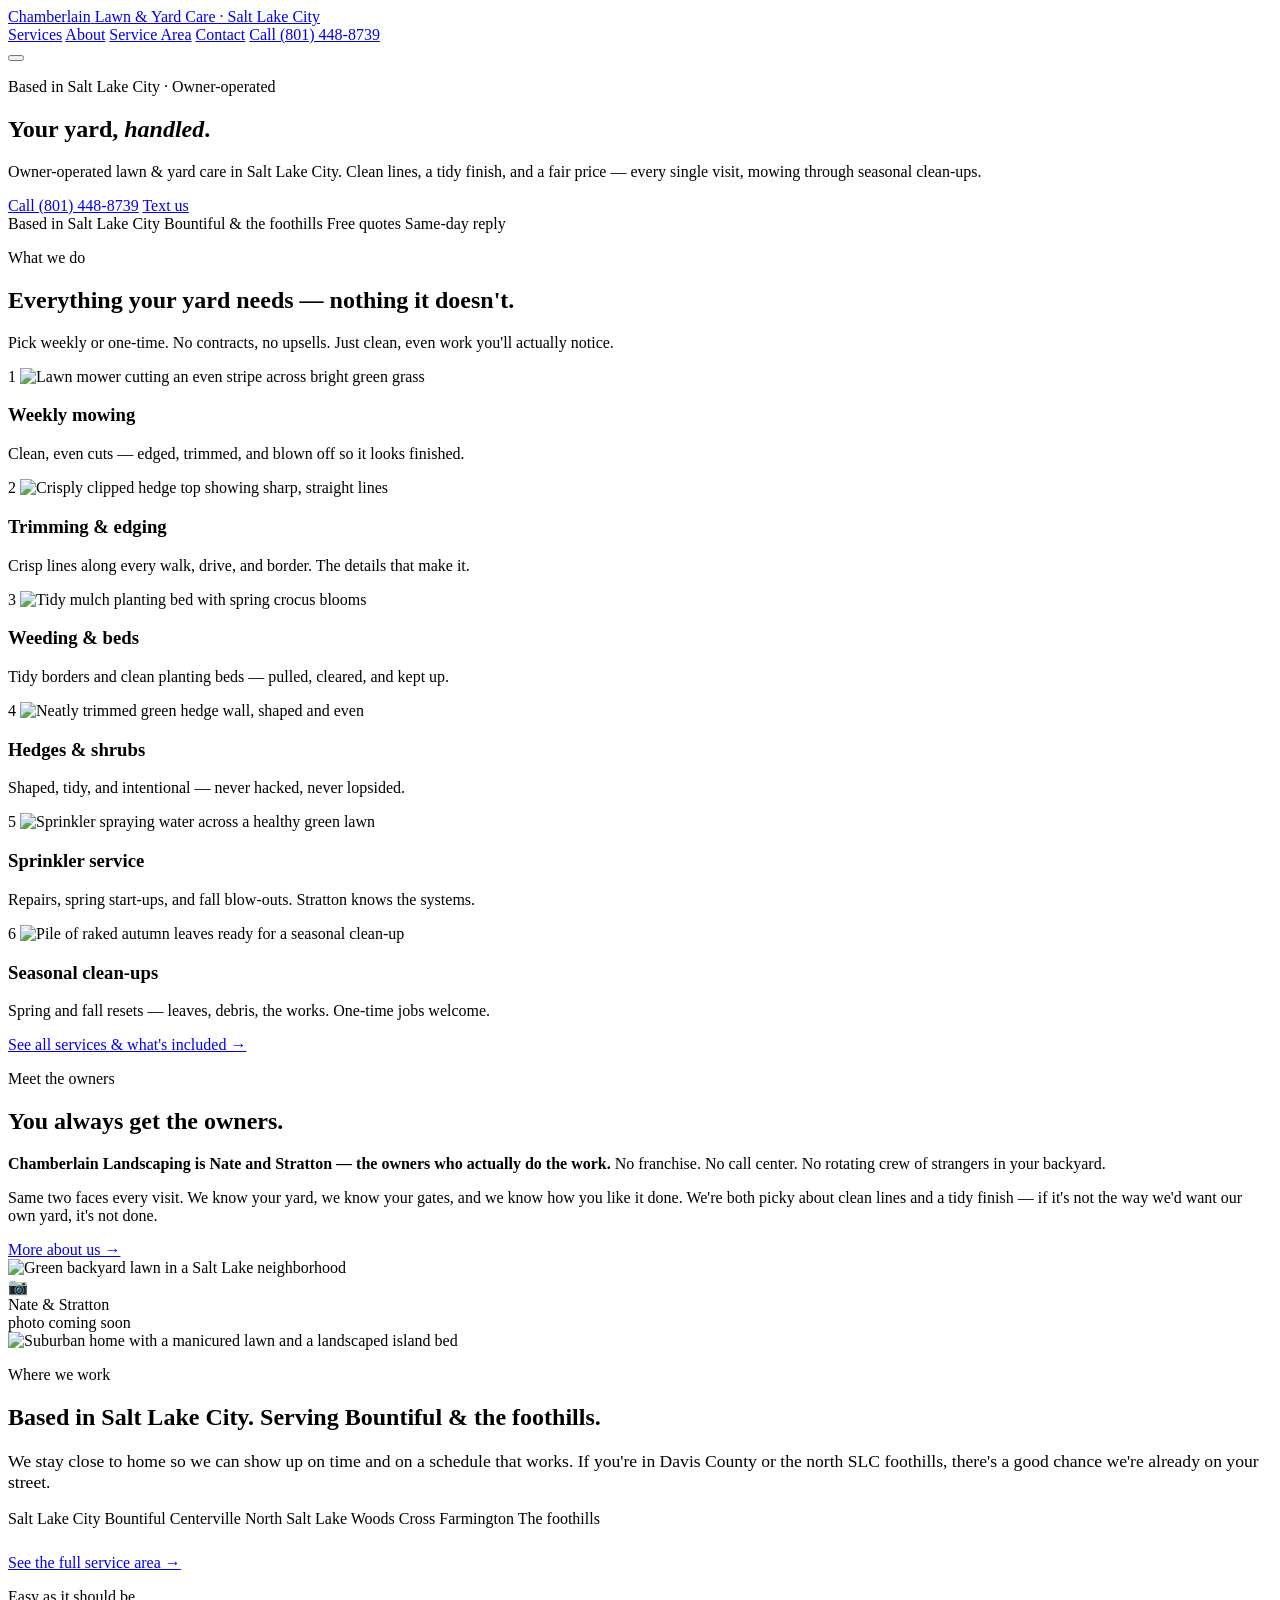
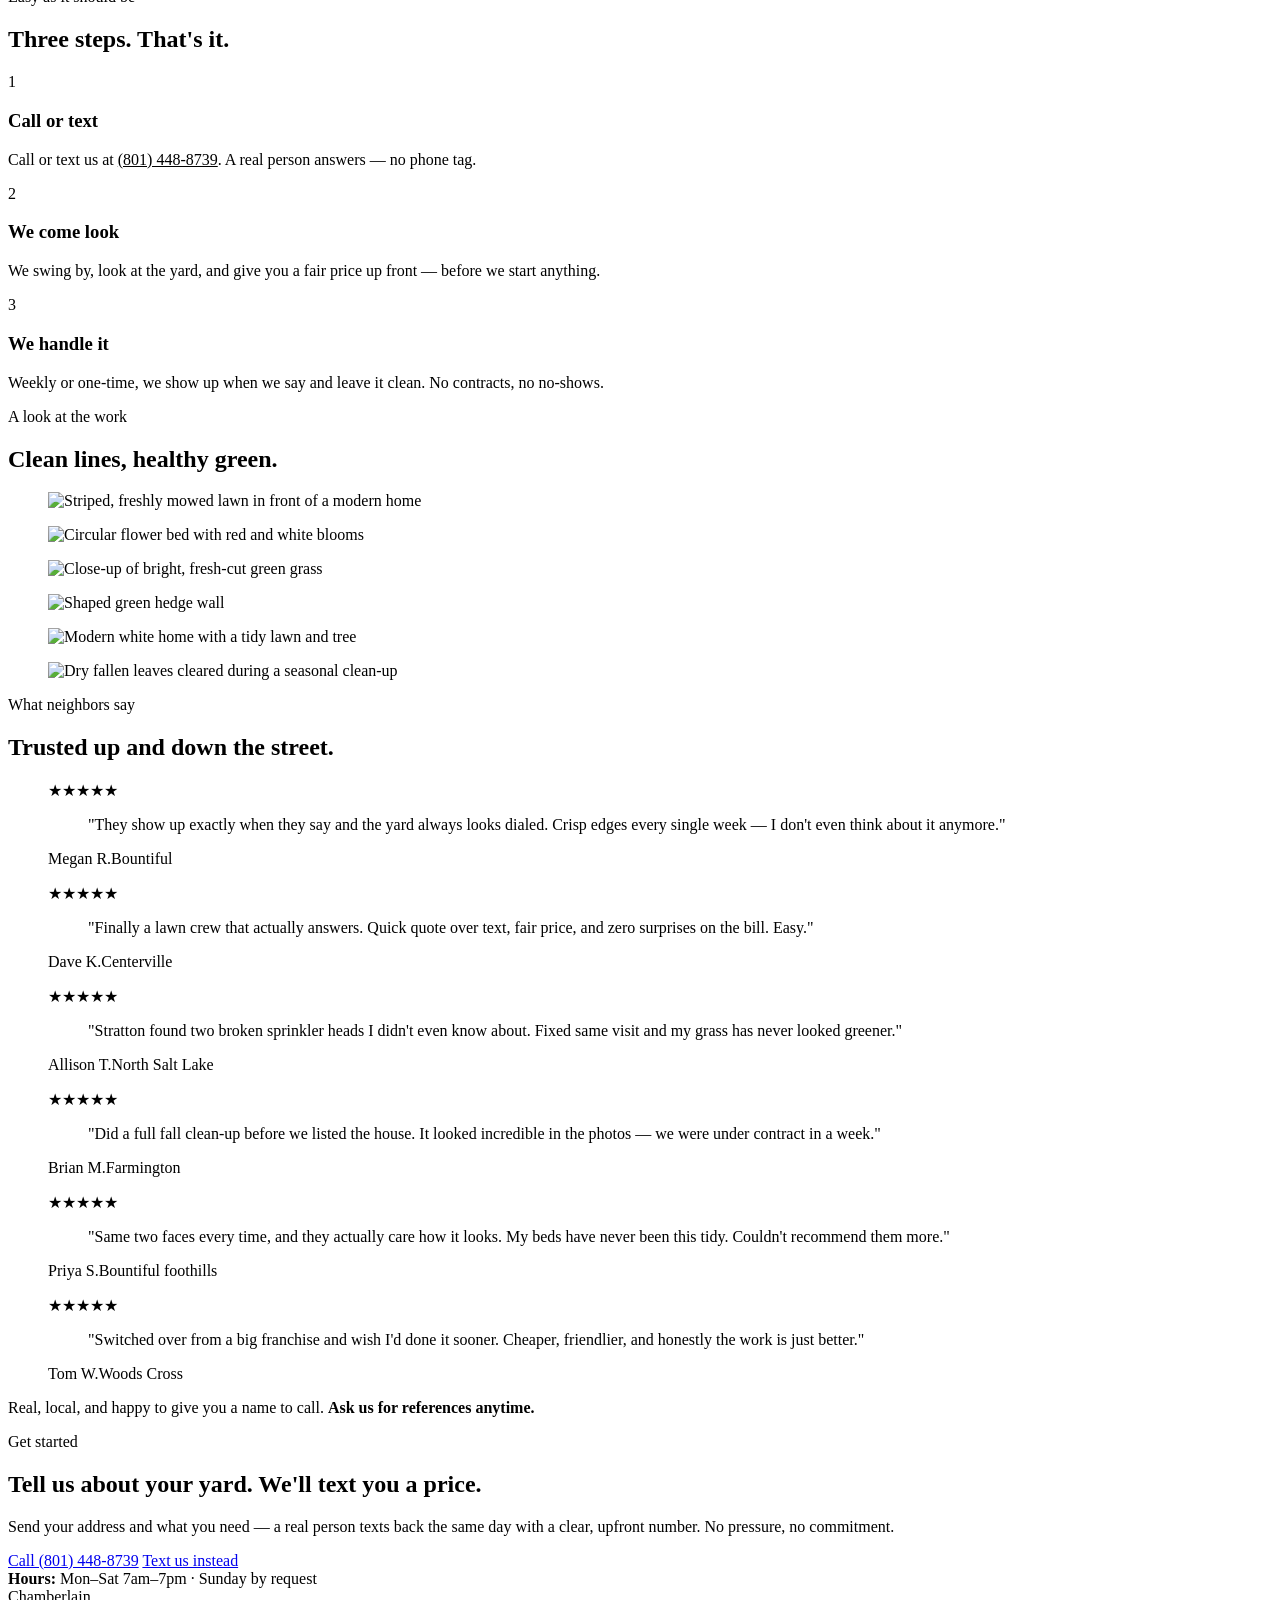
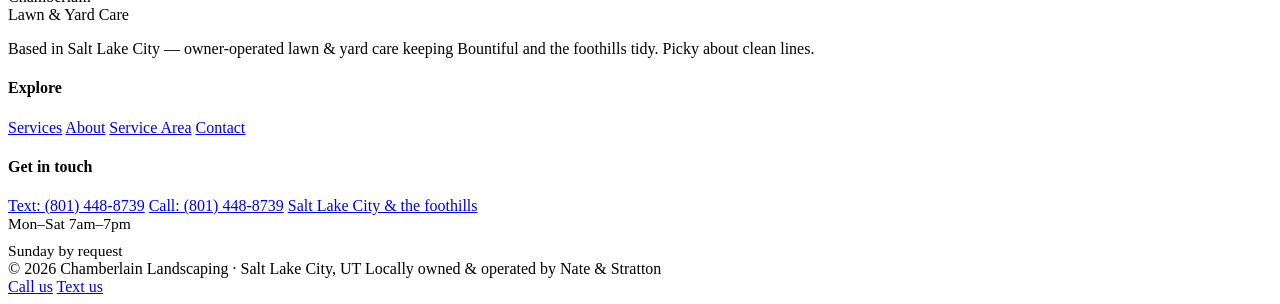
==== index.html @ a08e1e9f "Add index.html" ====
<!DOCTYPE html>
<html lang="en">
<head>
<meta charset="UTF-8" />
<meta name="viewport" content="width=device-width, initial-scale=1.0" />
<title>Chamberlain Landscaping — Lawn &amp; Yard Care · Based in Salt Lake City</title>
<meta name="description" content="Chamberlain Landscaping — owner-operated lawn &amp; yard care based in Salt Lake City, serving Bountiful and the foothills. Free quotes, no contracts, same-day text back." />
<link rel="preconnect" href="https://fonts.googleapis.com" />
<link rel="preconnect" href="https://fonts.gstatic.com" crossorigin />
<link href="https://fonts.googleapis.com/css2?family=Fraunces:ital,opsz,wght@0,9..144,400;0,9..144,500;0,9..144,600;0,9..144,700;1,9..144,400&family=Source+Sans+3:wght@400;500;600;700&display=swap" rel="stylesheet" />
<link rel="stylesheet" href="style.css" />
</head>
<body>

<!-- HEADER -->
<header>
  <div class="wrap nav">
    <a href="index.html" class="brand" aria-label="Chamberlain Landscaping home">
      <span class="mark">Chamberlain</span>
      <span class="sub">Lawn &amp; Yard Care · Salt Lake City</span>
    </a>
    <nav class="nav-links" id="navLinks">
      <a class="link" href="services.html">Services</a>
      <a class="link" href="about.html">About</a>
      <a class="link" href="service-area.html">Service Area</a>
      <a class="link" href="contact.html">Contact</a>
      <a class="btn btn-primary header-cta" href="tel:+18014488739">Call (801) 448-8739</a>
    </nav>
    <button class="menu-toggle" id="menuToggle" aria-label="Open menu" aria-expanded="false">
      <span></span><span></span><span></span>
    </button>
  </div>
</header>

<!-- HERO -->
<section class="hero">
  <div class="hero-inner">
    <p class="eyebrow">Based in Salt Lake City · Owner-operated</p>
    <h1>Your yard, <em>handled</em>.</h1>
    <p class="subline">Owner-operated lawn &amp; yard care in Salt Lake City. Clean lines, a tidy finish, and a fair price — every single visit, mowing through seasonal clean-ups.</p>
    <div class="hero-ctas">
      <a class="btn btn-primary" href="tel:+18014488739">Call (801) 448-8739</a>
      <a class="btn btn-ghost" href="sms:+18014488739">Text us</a>
    </div>
    <div class="trust-strip">
      <span>Based in Salt Lake City</span>
      <span>Bountiful &amp; the foothills</span>
      <span>Free quotes</span>
      <span>Same-day reply</span>
    </div>
  </div>
</section>

<!-- SERVICES PREVIEW -->
<section class="services pad">
  <div class="wrap">
    <div class="section-head">
      <p class="eyebrow">What we do</p>
      <h2>Everything your yard needs — nothing it doesn't.</h2>
      <p>Pick weekly or one-time. No contracts, no upsells. Just clean, even work you'll actually notice.</p>
    </div>
    <div class="svc-grid">

      <article class="svc-card">
        <div class="svc-photo">
          <span class="svc-num">1</span>
          <img src="https://images.unsplash.com/photo-1558904541-efa843a96f01?auto=format&fit=crop&w=1600&q=80" alt="Lawn mower cutting an even stripe across bright green grass" loading="lazy" />
        </div>
        <div class="svc-body">
          <h3>Weekly mowing</h3>
          <p>Clean, even cuts — edged, trimmed, and blown off so it looks finished.</p>
        </div>
      </article>

      <article class="svc-card">
        <div class="svc-photo">
          <span class="svc-num">2</span>
          <img src="https://images.unsplash.com/photo-1667140092555-b0ca51dc69d7?auto=format&fit=crop&w=1600&q=80" alt="Crisply clipped hedge top showing sharp, straight lines" loading="lazy" />
        </div>
        <div class="svc-body">
          <h3>Trimming &amp; edging</h3>
          <p>Crisp lines along every walk, drive, and border. The details that make it.</p>
        </div>
      </article>

      <article class="svc-card">
        <div class="svc-photo">
          <span class="svc-num">3</span>
          <img src="https://images.unsplash.com/photo-1651409182499-bc477e98e41c?auto=format&fit=crop&w=1600&q=80" alt="Tidy mulch planting bed with spring crocus blooms" loading="lazy" />
        </div>
        <div class="svc-body">
          <h3>Weeding &amp; beds</h3>
          <p>Tidy borders and clean planting beds — pulled, cleared, and kept up.</p>
        </div>
      </article>

      <article class="svc-card">
        <div class="svc-photo">
          <span class="svc-num">4</span>
          <img src="https://images.unsplash.com/photo-1599151893427-e09096e38d6d?auto=format&fit=crop&w=1600&q=80" alt="Neatly trimmed green hedge wall, shaped and even" loading="lazy" />
        </div>
        <div class="svc-body">
          <h3>Hedges &amp; shrubs</h3>
          <p>Shaped, tidy, and intentional — never hacked, never lopsided.</p>
        </div>
      </article>

      <article class="svc-card">
        <div class="svc-photo">
          <span class="svc-num">5</span>
          <img src="https://images.unsplash.com/photo-1622122123829-e0490a288d04?auto=format&fit=crop&w=1600&q=80" alt="Sprinkler spraying water across a healthy green lawn" loading="lazy" />
        </div>
        <div class="svc-body">
          <h3>Sprinkler service</h3>
          <p>Repairs, spring start-ups, and fall blow-outs. Stratton knows the systems.</p>
        </div>
      </article>

      <article class="svc-card">
        <div class="svc-photo">
          <span class="svc-num">6</span>
          <img src="https://images.unsplash.com/photo-1606840493062-47f440e8619c?auto=format&fit=crop&w=1600&q=80" alt="Pile of raked autumn leaves ready for a seasonal clean-up" loading="lazy" />
        </div>
        <div class="svc-body">
          <h3>Seasonal clean-ups</h3>
          <p>Spring and fall resets — leaves, debris, the works. One-time jobs welcome.</p>
        </div>
      </article>

    </div>
    <div class="center-btn"><a class="btn btn-ghost-dark" href="services.html">See all services &amp; what's included →</a></div>
  </div>
</section>

<!-- ABOUT TEASER -->
<section class="about pad">
  <div class="wrap about-grid">
    <div class="about-copy">
      <p class="eyebrow">Meet the owners</p>
      <h2>You always get the owners.</h2>
      <p><strong>Chamberlain Landscaping is Nate and Stratton — the owners who actually do the work.</strong> No franchise. No call center. No rotating crew of strangers in your backyard.</p>
      <p>Same two faces every visit. We know your yard, we know your gates, and we know how you like it done. We're both picky about clean lines and a tidy finish — if it's not the way we'd want our own yard, it's not done.</p>
      <a class="btn btn-ghost" href="about.html" style="margin-top:8px;">More about us →</a>
    </div>
    <div class="about-media">
      <div class="about-photo">
        <img src="https://images.unsplash.com/photo-1681853108586-f29b4ef5c0fb?auto=format&fit=crop&w=1600&q=80" alt="Green backyard lawn in a Salt Lake neighborhood" loading="lazy" />
      </div>
      <div class="framed">
        <div class="ph-icon" aria-hidden="true">📷</div>
        <div class="ph-title">Nate &amp; Stratton</div>
        <div class="ph-cap">photo coming soon</div>
      </div>
    </div>
  </div>
</section>

<!-- SERVICE AREA TEASER -->
<section class="area pad">
  <div class="wrap area-grid">
    <div class="area-photo">
      <img src="https://images.pexels.com/photos/209296/pexels-photo-209296.jpeg?auto=compress&cs=tinysrgb&w=1600" alt="Suburban home with a manicured lawn and a landscaped island bed" loading="lazy" />
    </div>
    <div>
      <p class="eyebrow">Where we work</p>
      <h2>Based in Salt Lake City. Serving Bountiful &amp; the foothills.</h2>
      <p style="font-size:1.1rem;">We stay close to home so we can show up on time and on a schedule that works. If you're in Davis County or the north SLC foothills, there's a good chance we're already on your street.</p>
      <div class="city-list">
        <span class="city-chip">Salt Lake City</span>
        <span class="city-chip">Bountiful</span>
        <span class="city-chip">Centerville</span>
        <span class="city-chip">North Salt Lake</span>
        <span class="city-chip">Woods Cross</span>
        <span class="city-chip">Farmington</span>
        <span class="city-chip">The foothills</span>
      </div>
      <div style="margin-top:26px;"><a class="btn btn-ghost-dark" href="service-area.html">See the full service area →</a></div>
    </div>
  </div>
</section>

<!-- HOW IT WORKS -->
<section class="how pad">
  <div class="wrap">
    <div class="section-head center">
      <p class="eyebrow">Easy as it should be</p>
      <h2>Three steps. That's it.</h2>
    </div>
    <div class="steps">
      <div class="step">
        <div class="step-no">1</div>
        <h3>Call or text</h3>
        <p>Call or text us at <a href="tel:+18014488739" style="color:var(--tan);text-decoration:underline;">(801) 448-8739</a>. A real person answers — no phone tag.</p>
      </div>
      <div class="step">
        <div class="step-no">2</div>
        <h3>We come look</h3>
        <p>We swing by, look at the yard, and give you a fair price up front — before we start anything.</p>
      </div>
      <div class="step">
        <div class="step-no">3</div>
        <h3>We handle it</h3>
        <p>Weekly or one-time, we show up when we say and leave it clean. No contracts, no no-shows.</p>
      </div>
    </div>
  </div>
</section>

<!-- GALLERY -->
<section class="gallery pad">
  <div class="wrap">
    <div class="section-head center">
      <p class="eyebrow">A look at the work</p>
      <h2>Clean lines, healthy green.</h2>
    </div>
    <div class="gal-grid">
      <figure class="wide tall"><img src="https://images.unsplash.com/photo-1590820292118-e256c3ac2676?auto=format&fit=crop&w=1600&q=80" alt="Striped, freshly mowed lawn in front of a modern home" loading="lazy" /></figure>
      <figure><img src="https://images.unsplash.com/photo-1630257334364-d1dfe34cc166?auto=format&fit=crop&w=1600&q=80" alt="Circular flower bed with red and white blooms" loading="lazy" /></figure>
      <figure><img src="https://images.unsplash.com/photo-1598216254684-161d146c29b6?auto=format&fit=crop&w=1600&q=80" alt="Close-up of bright, fresh-cut green grass" loading="lazy" /></figure>
      <figure><img src="https://images.unsplash.com/photo-1599151893427-e09096e38d6d?auto=format&fit=crop&w=1600&q=80" alt="Shaped green hedge wall" loading="lazy" /></figure>
      <figure class="wide"><img src="https://images.pexels.com/photos/1974596/pexels-photo-1974596.jpeg?auto=compress&cs=tinysrgb&w=1600" alt="Modern white home with a tidy lawn and tree" loading="lazy" /></figure>
      <figure><img src="https://images.unsplash.com/photo-1601690586711-6160688c4c2e?auto=format&fit=crop&w=1600&q=80" alt="Dry fallen leaves cleared during a seasonal clean-up" loading="lazy" /></figure>
    </div>
  </div>
</section>

<!-- REVIEWS  (PLACEHOLDER — swap for real Google reviews before/after launch) -->
<section class="bg-cream pad">
  <div class="wrap">
    <div class="section-head center">
      <p class="eyebrow">What neighbors say</p>
      <h2>Trusted up and down the street.</h2>
    </div>
    <div class="review-grid">

      <figure class="review">
        <div class="stars" aria-label="5 out of 5 stars">★★★★★</div>
        <blockquote>"They show up exactly when they say and the yard always looks dialed. Crisp edges every single week — I don't even think about it anymore."</blockquote>
        <figcaption><span class="r-name">Megan R.</span><span class="r-loc">Bountiful</span></figcaption>
      </figure>

      <figure class="review">
        <div class="stars" aria-label="5 out of 5 stars">★★★★★</div>
        <blockquote>"Finally a lawn crew that actually answers. Quick quote over text, fair price, and zero surprises on the bill. Easy."</blockquote>
        <figcaption><span class="r-name">Dave K.</span><span class="r-loc">Centerville</span></figcaption>
      </figure>

      <figure class="review">
        <div class="stars" aria-label="5 out of 5 stars">★★★★★</div>
        <blockquote>"Stratton found two broken sprinkler heads I didn't even know about. Fixed same visit and my grass has never looked greener."</blockquote>
        <figcaption><span class="r-name">Allison T.</span><span class="r-loc">North Salt Lake</span></figcaption>
      </figure>

      <figure class="review">
        <div class="stars" aria-label="5 out of 5 stars">★★★★★</div>
        <blockquote>"Did a full fall clean-up before we listed the house. It looked incredible in the photos — we were under contract in a week."</blockquote>
        <figcaption><span class="r-name">Brian M.</span><span class="r-loc">Farmington</span></figcaption>
      </figure>

      <figure class="review">
        <div class="stars" aria-label="5 out of 5 stars">★★★★★</div>
        <blockquote>"Same two faces every time, and they actually care how it looks. My beds have never been this tidy. Couldn't recommend them more."</blockquote>
        <figcaption><span class="r-name">Priya S.</span><span class="r-loc">Bountiful foothills</span></figcaption>
      </figure>

      <figure class="review">
        <div class="stars" aria-label="5 out of 5 stars">★★★★★</div>
        <blockquote>"Switched over from a big franchise and wish I'd done it sooner. Cheaper, friendlier, and honestly the work is just better."</blockquote>
        <figcaption><span class="r-name">Tom W.</span><span class="r-loc">Woods Cross</span></figcaption>
      </figure>

    </div>
    <p class="review-foot">Real, local, and happy to give you a name to call. <strong>Ask us for references anytime.</strong></p>
  </div>
</section>

<!-- FINAL CTA -->
<section class="final pad">
  <div class="wrap">
    <p class="eyebrow" style="color:var(--tan);">Get started</p>
    <h2>Tell us about your yard. We'll text you a price.</h2>
    <p>Send your address and what you need — a real person texts back the same day with a clear, upfront number. No pressure, no commitment.</p>
    <div class="cta-btns">
      <a class="btn btn-primary" href="tel:+18014488739">Call (801) 448-8739</a>
      <a class="btn btn-ghost" href="sms:+18014488739">Text us instead</a>
    </div>
    <div class="final-hours">
      <strong>Hours:</strong> Mon–Sat 7am–7pm · Sunday by request
    </div>
  </div>
</section>

<!-- FOOTER -->
<footer>
  <div class="wrap foot-grid">
    <div class="foot-brand">
      <div class="mark">Chamberlain</div>
      <div class="sub">Lawn &amp; Yard Care</div>
      <p>Based in Salt Lake City — owner-operated lawn &amp; yard care keeping Bountiful and the foothills tidy. Picky about clean lines.</p>
    </div>
    <div>
      <h4>Explore</h4>
      <a href="services.html">Services</a>
      <a href="about.html">About</a>
      <a href="service-area.html">Service Area</a>
      <a href="contact.html">Contact</a>
    </div>
    <div>
      <h4>Get in touch</h4>
      <a href="sms:+18014488739">Text: (801) 448-8739</a>
      <a href="tel:+18014488739">Call: (801) 448-8739</a>
      <a href="service-area.html">Salt Lake City &amp; the foothills</a>
      <span style="display:block;margin-bottom:9px;font-size:0.97rem;">Mon–Sat 7am–7pm</span>
      <span style="display:block;font-size:0.97rem;">Sunday by request</span>
    </div>
  </div>
  <div class="wrap foot-bottom">
    <span>© 2026 Chamberlain Landscaping · Salt Lake City, UT</span>
    <span>Locally owned &amp; operated by Nate &amp; Stratton</span>
  </div>
</footer>

<!-- MOBILE STICKY BAR -->
<div class="mobile-bar">
  <a class="btn btn-primary" href="tel:+18014488739">Call us</a>
  <a class="btn btn-ghost-dark" href="sms:+18014488739">Text us</a>
</div>

<script>
  var toggle = document.getElementById('menuToggle');
  var links = document.getElementById('navLinks');
  toggle.addEventListener('click', function(){
    var open = links.classList.toggle('open');
    toggle.classList.toggle('open', open);
    toggle.setAttribute('aria-expanded', open ? 'true' : 'false');
  });
  links.querySelectorAll('a').forEach(function(a){
    a.addEventListener('click', function(){
      links.classList.remove('open');
      toggle.classList.remove('open');
      toggle.setAttribute('aria-expanded','false');
    });
  });
</script>

</body>
</html>
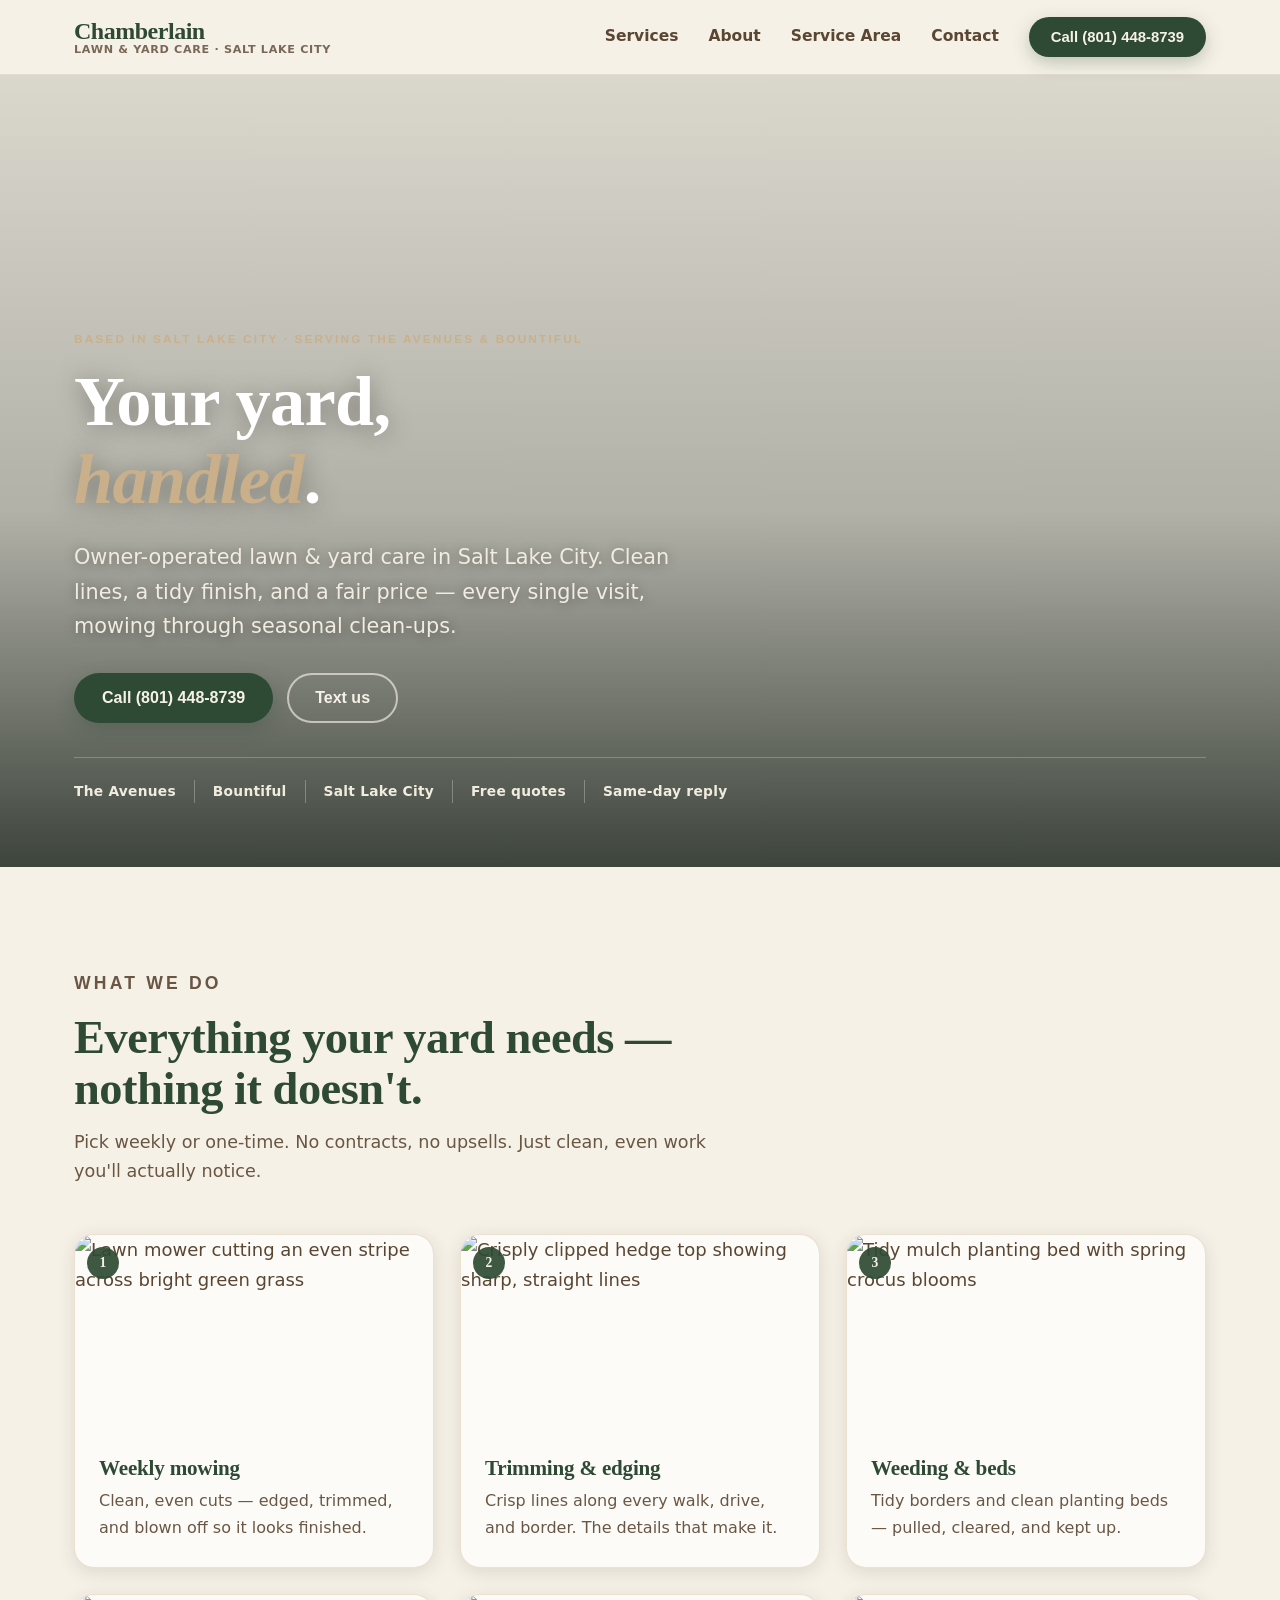
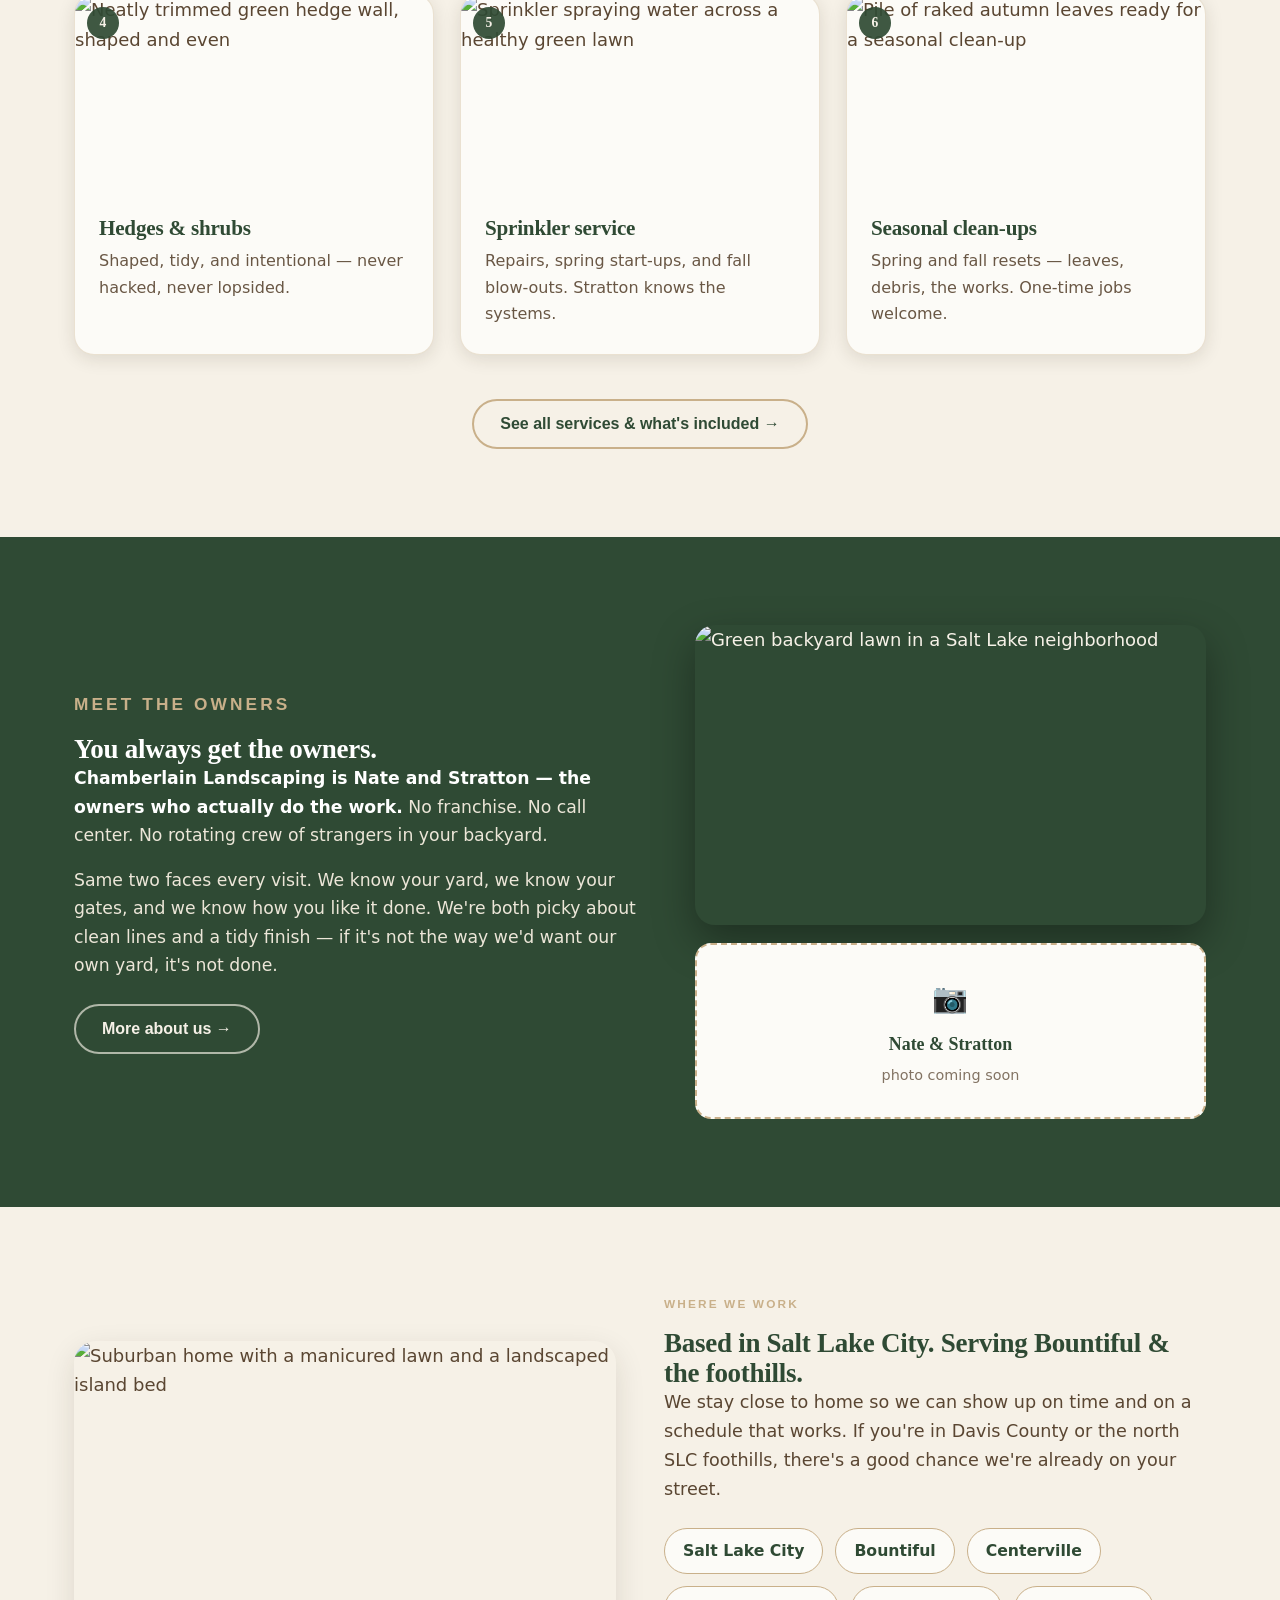
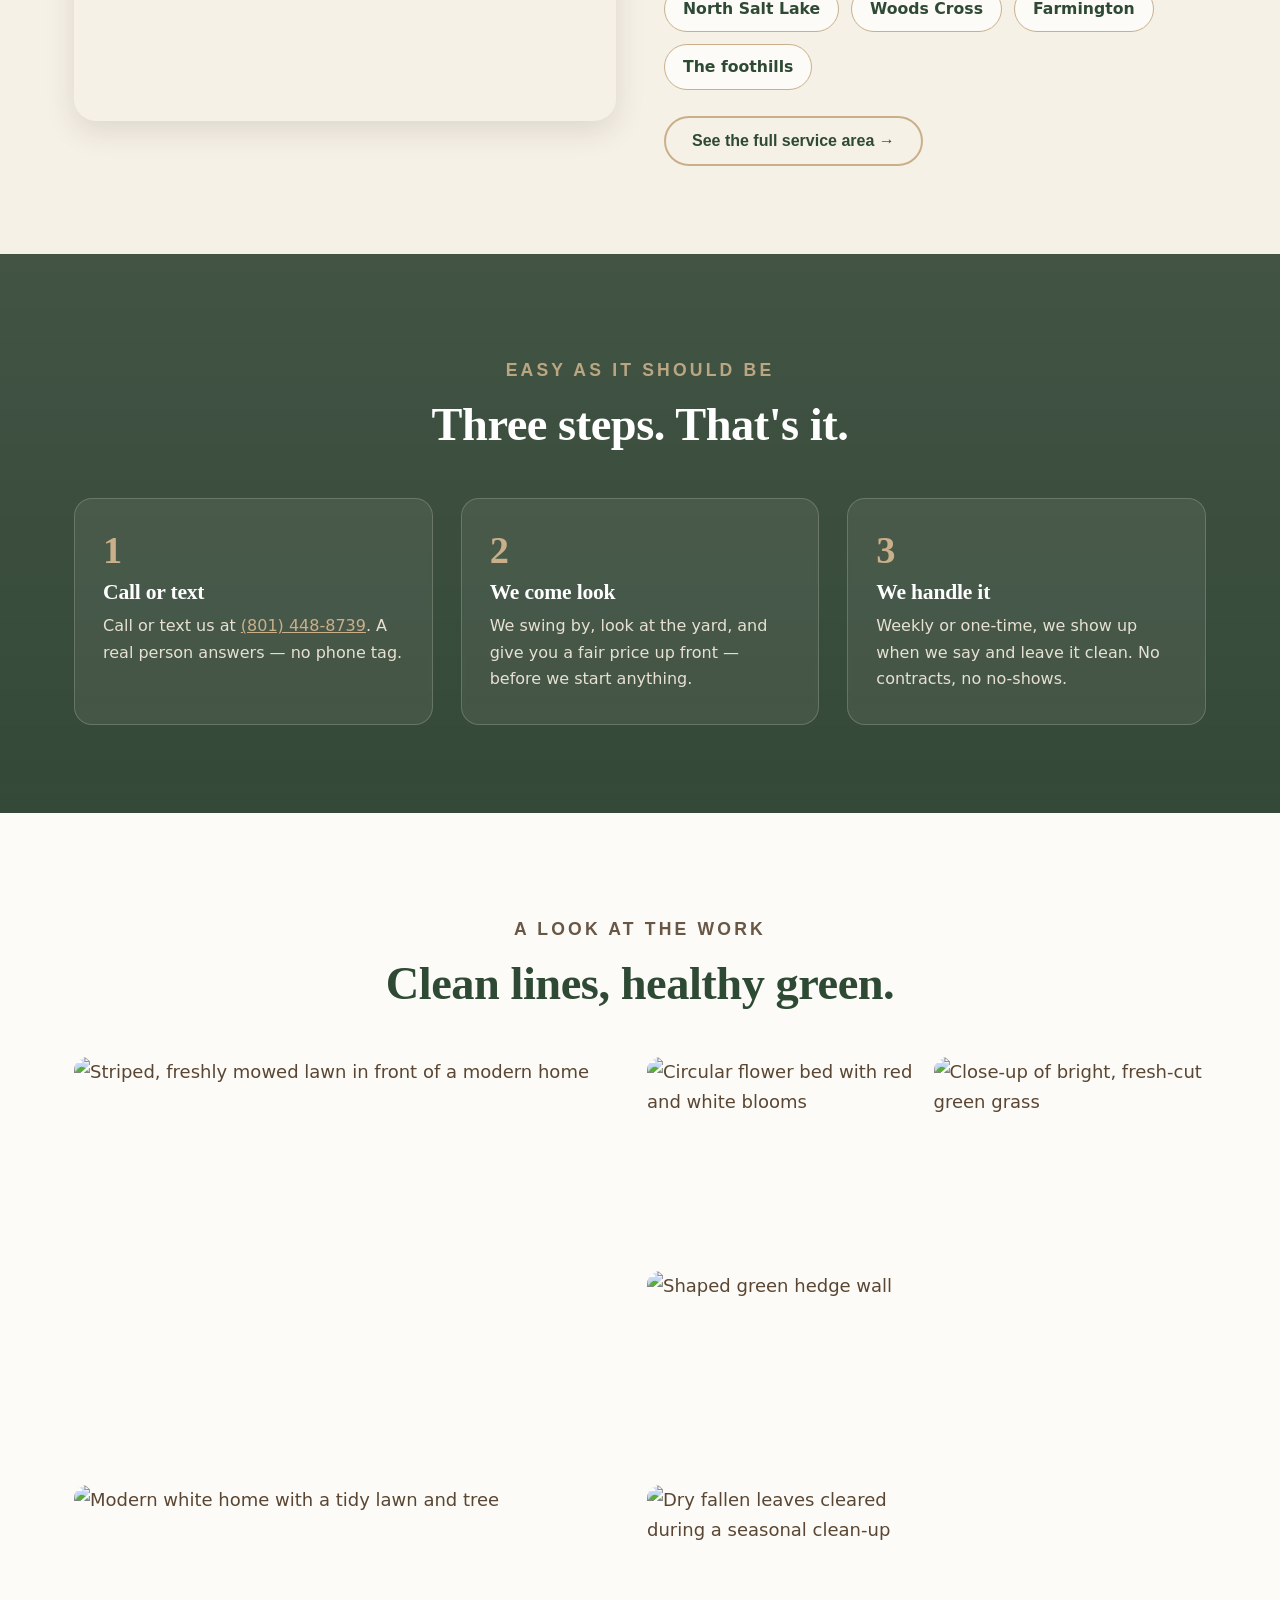
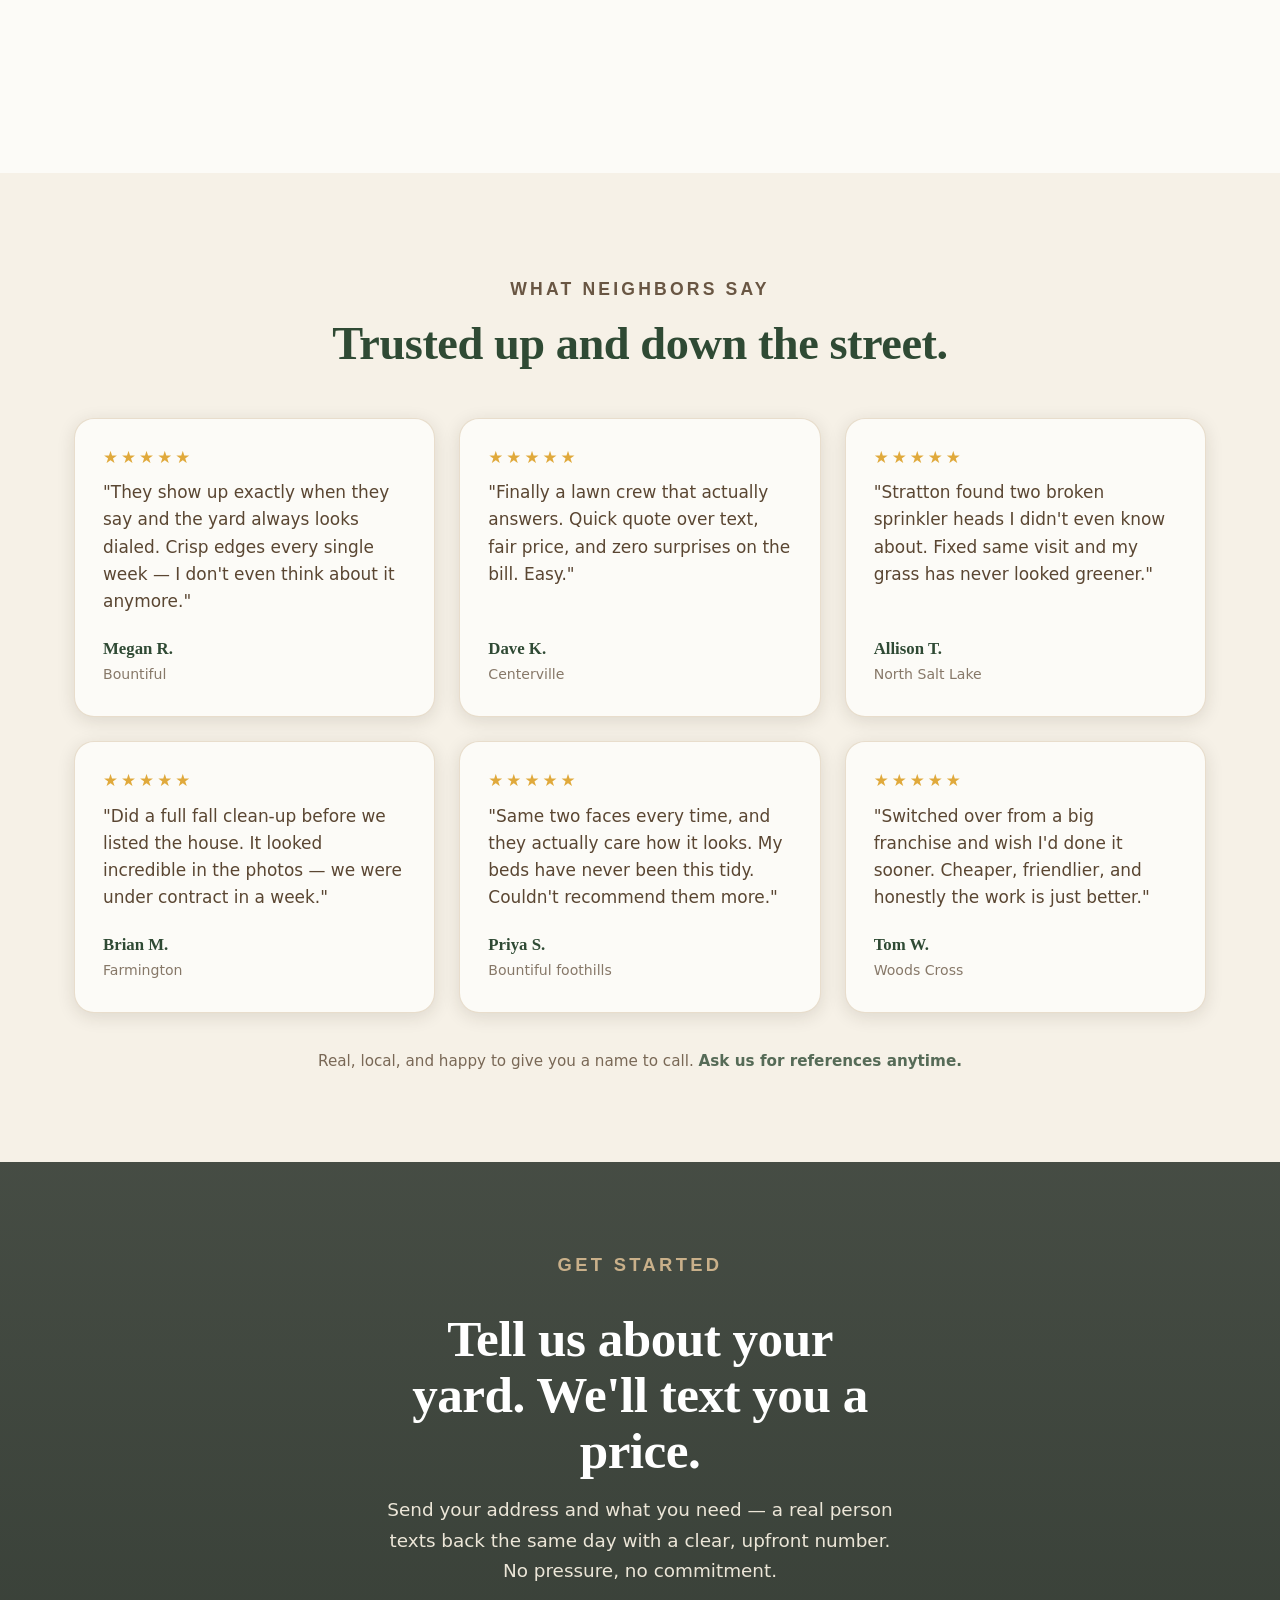
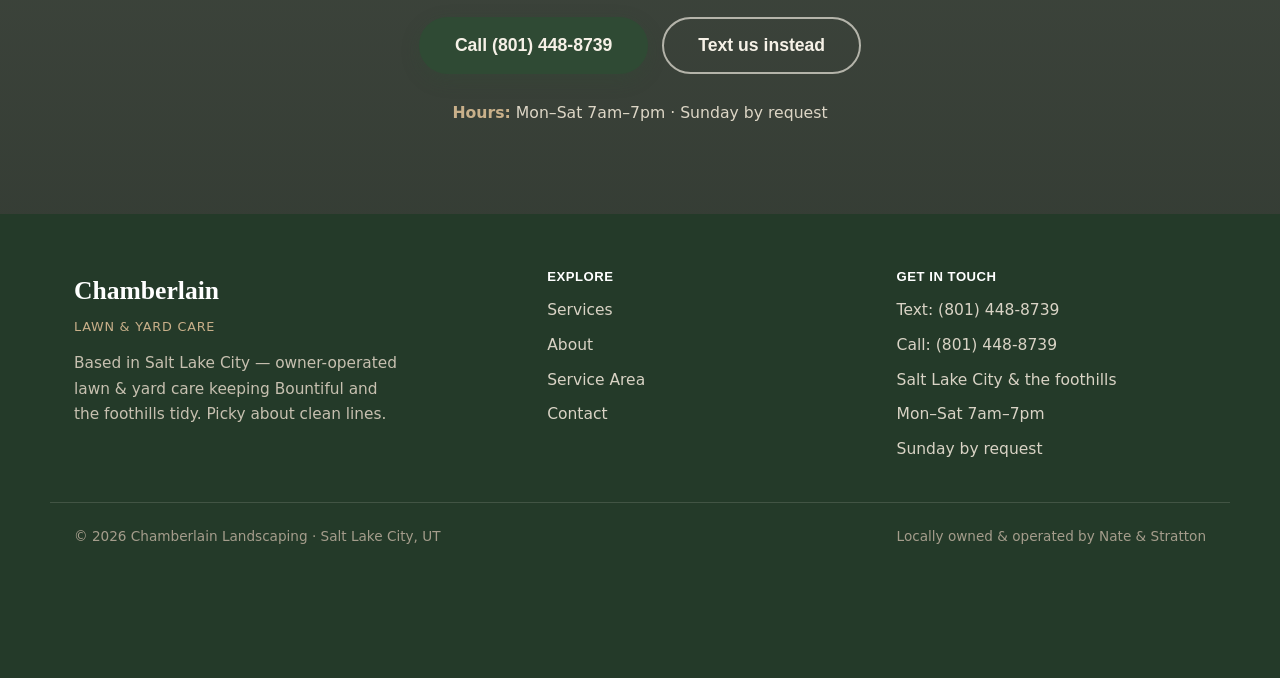
==== commit f14d987a: "Update index.html: highlight Avenues/SLC/Bountiful map + header areas" ====
--- a/index.html
+++ b/index.html
@@ -35,7 +35,7 @@
 <!-- HERO -->
 <section class="hero">
   <div class="hero-inner">
-    <p class="eyebrow">Based in Salt Lake City · Owner-operated</p>
+    <p class="eyebrow">Based in Salt Lake City · Serving the Avenues &amp; Bountiful</p>
     <h1>Your yard, <em>handled</em>.</h1>
     <p class="subline">Owner-operated lawn &amp; yard care in Salt Lake City. Clean lines, a tidy finish, and a fair price — every single visit, mowing through seasonal clean-ups.</p>
     <div class="hero-ctas">
@@ -43,8 +43,9 @@
       <a class="btn btn-ghost" href="sms:+18014488739">Text us</a>
     </div>
     <div class="trust-strip">
-      <span>Based in Salt Lake City</span>
-      <span>Bountiful &amp; the foothills</span>
+      <span>The Avenues</span>
+      <span>Bountiful</span>
+      <span>Salt Lake City</span>
       <span>Free quotes</span>
       <span>Same-day reply</span>
     </div>
--- a/style.css
+++ b/style.css
@@ -0,0 +1,339 @@
+:root{
+  --evergreen:#2F4A34;
+  --cream:#F6F1E7;
+  --tan:#C9B08A;
+  --bark:#5A4632;
+  --offwhite:#FCFBF7;
+  --evergreen-deep:#243a29;
+  --shadow:rgba(42,32,20,0.12);
+  --max:1180px;
+}
+*{box-sizing:border-box;margin:0;padding:0;}
+html{scroll-behavior:smooth;}
+body{
+  font-family:'Source Sans 3',system-ui,sans-serif;
+  color:var(--bark);
+  background:var(--cream);
+  line-height:1.65;
+  font-size:18px;
+  -webkit-font-smoothing:antialiased;
+}
+h1,h2,h3,h4{font-family:'Fraunces',Georgia,serif;color:var(--evergreen);font-weight:600;line-height:1.1;letter-spacing:-0.01em;}
+a{color:inherit;text-decoration:none;}
+img{display:block;max-width:100%;}
+.wrap{max-width:var(--max);margin:0 auto;padding:0 24px;}
+.eyebrow{
+  font-family:'Source Sans 3',sans-serif;
+  text-transform:uppercase;
+  letter-spacing:0.18em;
+  font-size:0.74rem;
+  font-weight:700;
+  color:var(--tan);
+  margin-bottom:14px;
+}
+.btn{
+  display:inline-flex;align-items:center;gap:8px;
+  font-family:'Source Sans 3',sans-serif;
+  font-weight:700;font-size:1rem;
+  padding:15px 26px;border-radius:999px;
+  cursor:pointer;border:2px solid transparent;
+  transition:transform .15s ease, box-shadow .15s ease, background .15s ease;
+  line-height:1;
+}
+.btn-primary{background:var(--evergreen);color:var(--cream);box-shadow:0 6px 18px rgba(47,74,52,0.28);}
+.btn-primary:hover{background:var(--evergreen-deep);transform:translateY(-2px);box-shadow:0 10px 24px rgba(47,74,52,0.34);}
+.btn-ghost{background:transparent;color:var(--cream);border-color:rgba(246,241,231,0.65);}
+.btn-ghost:hover{background:rgba(246,241,231,0.12);}
+.btn-ghost-dark{background:transparent;color:var(--evergreen);border-color:var(--tan);}
+.btn-ghost-dark:hover{background:rgba(201,176,138,0.18);}
+
+/* ---------- HEADER ---------- */
+header{
+  position:sticky;top:0;z-index:60;
+  background:rgba(246,241,231,0.94);
+  backdrop-filter:blur(8px);
+  border-bottom:1px solid rgba(90,70,50,0.12);
+}
+.nav{display:flex;align-items:center;justify-content:space-between;height:74px;}
+.brand{display:flex;flex-direction:column;line-height:1.05;}
+.brand .mark{font-family:'Fraunces',serif;font-weight:700;font-size:1.5rem;color:var(--evergreen);letter-spacing:-0.02em;}
+.brand .sub{font-size:0.7rem;letter-spacing:0.06em;color:var(--bark);text-transform:uppercase;font-weight:600;opacity:.8;}
+.nav-links{display:flex;align-items:center;gap:30px;}
+.nav-links a.link{font-weight:600;font-size:0.97rem;color:var(--bark);position:relative;}
+.nav-links a.link::after{content:"";position:absolute;left:0;bottom:-4px;width:0;height:2px;background:var(--tan);transition:width .2s ease;}
+.nav-links a.link:hover::after{width:100%;}
+.nav-links a.link.active{color:var(--evergreen);}
+.nav-links a.link.active::after{width:100%;}
+.header-cta{padding:11px 20px;font-size:0.93rem;}
+.menu-toggle{display:none;}
+
+/* ---------- HERO (home) ---------- */
+.hero{
+  position:relative;
+  min-height:88vh;
+  display:flex;align-items:flex-end;
+  background:
+    linear-gradient(to top, rgba(20,30,22,0.82) 0%, rgba(20,30,22,0.30) 45%, rgba(20,30,22,0.12) 100%),
+    url('https://images.unsplash.com/photo-1751050743813-03d46859896c?auto=format&fit=crop&w=1600&q=80') center 55%/cover no-repeat;
+  color:var(--cream);
+}
+.hero-inner{padding:0 24px 64px;max-width:var(--max);margin:0 auto;width:100%;}
+.hero-inner .eyebrow{color:var(--tan);}
+.hero h1{color:#fff;font-size:clamp(2.5rem,6vw,4.4rem);font-weight:600;max-width:14ch;text-shadow:0 2px 24px rgba(0,0,0,0.35);}
+.hero h1 em{font-style:italic;color:var(--tan);}
+.hero .subline{font-size:clamp(1.05rem,2vw,1.3rem);max-width:46ch;margin:22px 0 30px;color:#f1ece0;text-shadow:0 1px 12px rgba(0,0,0,0.4);}
+.hero-ctas{display:flex;gap:14px;flex-wrap:wrap;}
+.trust-strip{
+  display:flex;flex-wrap:wrap;gap:10px 0;
+  margin-top:34px;padding-top:22px;
+  border-top:1px solid rgba(246,241,231,0.25);
+}
+.trust-strip span{font-size:0.86rem;font-weight:600;color:#f1ece0;letter-spacing:0.02em;padding:0 18px;border-right:1px solid rgba(246,241,231,0.3);}
+.trust-strip span:first-child{padding-left:0;}
+.trust-strip span:last-child{border-right:none;}
+
+/* ---------- PAGE HERO (sub-pages) ---------- */
+.page-hero{
+  position:relative;
+  min-height:46vh;
+  display:flex;align-items:flex-end;
+  background-size:cover;background-position:center;
+  color:var(--cream);
+}
+.page-hero::before{content:"";position:absolute;inset:0;background:linear-gradient(to top, rgba(20,30,22,0.86) 0%, rgba(20,30,22,0.45) 65%, rgba(20,30,22,0.25) 100%);}
+.page-hero .ph-inner{position:relative;z-index:1;padding:0 24px 52px;max-width:var(--max);margin:0 auto;width:100%;}
+.page-hero .eyebrow{color:var(--tan);}
+.page-hero h1{color:#fff;font-size:clamp(2.3rem,5vw,3.7rem);text-shadow:0 2px 24px rgba(0,0,0,0.35);}
+.page-hero p{color:#eee7d9;margin-top:12px;font-size:1.12rem;max-width:50ch;text-shadow:0 1px 12px rgba(0,0,0,0.4);}
+
+/* ---------- SECTION GENERIC ---------- */
+section{position:relative;}
+.pad{padding:88px 0;}
+.section-head{max-width:640px;margin-bottom:48px;}
+.section-head.center{margin-left:auto;margin-right:auto;text-align:center;}
+.section-head h2{font-size:clamp(2rem,4vw,2.9rem);}
+.section-head p{margin-top:14px;font-size:1.1rem;color:var(--bark);opacity:.9;}
+.bg-cream{background:var(--cream);}
+.bg-off{background:var(--offwhite);}
+.center-btn{text-align:center;margin-top:44px;}
+
+/* ---------- SERVICES (cards) ---------- */
+.services{background:var(--cream);}
+.svc-grid{display:grid;grid-template-columns:repeat(3,1fr);gap:26px;}
+.svc-card{
+  background:var(--offwhite);
+  border-radius:20px;overflow:hidden;
+  box-shadow:0 4px 18px var(--shadow);
+  border:1px solid rgba(201,176,138,0.35);
+  transition:transform .18s ease, box-shadow .18s ease;
+  display:flex;flex-direction:column;
+}
+.svc-card:hover{transform:translateY(-4px);box-shadow:0 14px 30px rgba(42,32,20,0.16);}
+.svc-photo{height:200px;overflow:hidden;position:relative;}
+.svc-photo img{width:100%;height:100%;object-fit:cover;transition:transform .5s ease;}
+.svc-card:hover .svc-photo img{transform:scale(1.06);}
+.svc-num{position:absolute;top:12px;left:12px;background:rgba(47,74,52,0.92);color:var(--cream);font-family:'Fraunces',serif;font-weight:600;font-size:0.85rem;width:32px;height:32px;border-radius:50%;display:flex;align-items:center;justify-content:center;}
+.svc-body{padding:22px 24px 26px;}
+.svc-body h3{font-size:1.32rem;margin-bottom:8px;}
+.svc-body p{font-size:1rem;color:var(--bark);opacity:.9;}
+
+/* ---------- SPLIT ROWS (services detail) ---------- */
+.split{display:grid;grid-template-columns:1fr 1fr;gap:50px;align-items:center;margin-bottom:56px;}
+.split:last-child{margin-bottom:0;}
+.split.reverse .split-media{order:2;}
+.split-photo{position:relative;border-radius:20px;overflow:hidden;box-shadow:0 12px 32px var(--shadow);}
+.split-photo img{width:100%;height:360px;object-fit:cover;}
+.split-photo .svc-num{top:16px;left:16px;width:38px;height:38px;font-size:1rem;}
+.split-copy h3{font-size:1.8rem;margin-bottom:12px;}
+.split-copy>p{font-size:1.08rem;color:var(--bark);}
+.split-copy ul{margin:16px 0 0;padding:0;list-style:none;}
+.split-copy li{position:relative;padding-left:28px;margin-bottom:9px;color:var(--bark);}
+.split-copy li::before{content:"✓";position:absolute;left:0;top:0;color:var(--evergreen);font-weight:800;}
+
+/* ---------- ABOUT ---------- */
+.about{background:var(--evergreen);color:var(--cream);overflow:hidden;}
+.about .eyebrow{color:var(--tan);}
+.about h2{color:#fff;}
+.about-grid{display:grid;grid-template-columns:1.05fr 0.95fr;gap:56px;align-items:center;}
+.about-copy p{margin-bottom:16px;color:#ece6d8;font-size:1.08rem;}
+.about-copy p strong{color:#fff;}
+.about-media{display:flex;flex-direction:column;gap:18px;}
+.about-photo{border-radius:20px;overflow:hidden;box-shadow:0 16px 40px rgba(0,0,0,0.35);}
+.about-photo img{width:100%;height:300px;object-fit:cover;}
+.framed{
+  background:var(--offwhite);
+  border:2px dashed var(--tan);
+  border-radius:16px;
+  padding:30px 22px;
+  text-align:center;
+  color:var(--bark);
+}
+.framed .ph-icon{font-size:1.8rem;margin-bottom:8px;}
+.framed .ph-title{font-family:'Fraunces',serif;font-weight:600;font-size:1.12rem;color:var(--evergreen);}
+.framed .ph-cap{font-size:0.9rem;opacity:.75;margin-top:4px;}
+
+/* ---------- VALUES GRID (about) ---------- */
+.values{display:grid;grid-template-columns:repeat(2,1fr);gap:24px;}
+.value{background:var(--offwhite);border:1px solid rgba(201,176,138,0.4);border-radius:18px;padding:28px 26px;box-shadow:0 4px 18px var(--shadow);}
+.value .v-ic{font-size:1.5rem;margin-bottom:10px;}
+.value h3{font-size:1.25rem;margin-bottom:8px;}
+.value p{font-size:1rem;color:var(--bark);opacity:.9;}
+
+/* ---------- SERVICE AREA ---------- */
+.area{background:var(--cream);}
+.area-grid{display:grid;grid-template-columns:1fr 1fr;gap:48px;align-items:center;}
+.area-photo{border-radius:22px;overflow:hidden;box-shadow:0 10px 30px var(--shadow);}
+.area-photo img{width:100%;height:380px;object-fit:cover;}
+.city-list{display:flex;flex-wrap:wrap;gap:12px;margin-top:24px;}
+.city-chip{
+  background:var(--offwhite);
+  border:1px solid var(--tan);
+  color:var(--evergreen);
+  font-weight:600;font-size:0.98rem;
+  padding:9px 18px;border-radius:999px;
+}
+.map-embed{border-radius:22px;overflow:hidden;box-shadow:0 10px 30px var(--shadow);border:1px solid rgba(201,176,138,0.4);}
+.map-embed iframe{display:block;width:100%;height:400px;border:0;}
+
+/* ---------- HOW IT WORKS ---------- */
+.how{
+  background:
+    linear-gradient(rgba(36,58,41,0.86),rgba(36,58,41,0.92)),
+    url('https://images.unsplash.com/photo-1544914379-806667cd9489?auto=format&fit=crop&w=1600&q=80') center/cover fixed no-repeat;
+  color:var(--cream);
+}
+.how .section-head h2{color:#fff;}
+.how .section-head .eyebrow{color:var(--tan);}
+.steps{display:grid;grid-template-columns:repeat(3,1fr);gap:28px;}
+.step{
+  background:rgba(246,241,231,0.07);
+  border:1px solid rgba(246,241,231,0.2);
+  border-radius:18px;padding:32px 28px;
+  backdrop-filter:blur(2px);
+}
+.step .step-no{font-family:'Fraunces',serif;font-size:2.4rem;color:var(--tan);font-weight:700;line-height:1;}
+.step h3{color:#fff;font-size:1.35rem;margin:12px 0 8px;}
+.step p{color:#e7e1d3;font-size:1rem;}
+
+/* ---------- GALLERY ---------- */
+.gallery{background:var(--offwhite);}
+.gal-grid{display:grid;grid-template-columns:repeat(4,1fr);grid-auto-rows:200px;gap:14px;}
+.gal-grid figure{overflow:hidden;border-radius:14px;position:relative;}
+.gal-grid img{width:100%;height:100%;object-fit:cover;transition:transform .5s ease;}
+.gal-grid figure:hover img{transform:scale(1.07);}
+.gal-grid .tall{grid-row:span 2;}
+.gal-grid .wide{grid-column:span 2;}
+
+/* ---------- CONTACT ---------- */
+.contact-grid{display:grid;grid-template-columns:1fr 1fr;gap:28px;}
+.contact-card{background:var(--offwhite);border:1px solid rgba(201,176,138,0.4);border-radius:22px;padding:34px 32px;box-shadow:0 4px 18px var(--shadow);}
+.contact-card .v-ic{font-size:1.6rem;margin-bottom:10px;}
+.contact-card h3{font-size:1.45rem;margin-bottom:8px;}
+.contact-card p{color:var(--bark);opacity:.92;margin-bottom:14px;}
+.contact-card .big-num{font-family:'Fraunces',serif;font-size:1.7rem;color:var(--evergreen);font-weight:700;display:inline-block;margin:4px 0 16px;}
+.hours-list{list-style:none;padding:0;margin:0;}
+.hours-list li{display:flex;justify-content:space-between;padding:8px 0;border-bottom:1px solid rgba(201,176,138,0.3);font-size:1rem;}
+.hours-list li:last-child{border-bottom:none;}
+.hours-list span:last-child{font-weight:600;color:var(--evergreen);}
+
+/* ---------- REVIEWS ---------- */
+.review-grid{display:grid;grid-template-columns:repeat(3,1fr);gap:24px;}
+.review{background:var(--offwhite);border:1px solid rgba(201,176,138,0.4);border-radius:20px;padding:30px 28px;box-shadow:0 4px 18px var(--shadow);display:flex;flex-direction:column;gap:14px;margin:0;}
+.review .stars{color:#E0A93B;letter-spacing:3px;font-size:1.05rem;line-height:1;}
+.review blockquote{margin:0;font-size:1.06rem;color:var(--bark);line-height:1.6;}
+.review figcaption{margin-top:auto;display:flex;flex-direction:column;padding-top:6px;}
+.review .r-name{font-family:'Fraunces',serif;font-weight:600;color:var(--evergreen);font-size:1.05rem;}
+.review .r-loc{font-size:0.88rem;color:var(--bark);opacity:.72;}
+.review-foot{text-align:center;margin-top:36px;font-size:0.95rem;color:var(--bark);opacity:.8;}
+.review-foot strong{color:var(--evergreen);}
+@media(max-width:980px){.review-grid{grid-template-columns:1fr;}}
+
+/* ---------- FINAL CTA ---------- */
+.final{
+  background:
+    linear-gradient(rgba(20,30,22,0.78),rgba(20,30,22,0.85)),
+    url('https://images.unsplash.com/photo-1681853108586-f29b4ef5c0fb?auto=format&fit=crop&w=1600&q=80') center/cover no-repeat;
+  color:var(--cream);text-align:center;
+}
+.final h2{color:#fff;font-size:clamp(2rem,5vw,3.2rem);max-width:18ch;margin:0 auto 16px;}
+.final p{font-size:1.15rem;color:#ece6d8;max-width:44ch;margin:0 auto 30px;}
+.final .btn{font-size:1.1rem;padding:18px 34px;}
+.cta-btns{display:flex;gap:14px;justify-content:center;flex-wrap:wrap;}
+.final-hours{margin-top:26px;font-size:0.98rem;color:#ddd6c6;}
+.final-hours strong{color:var(--tan);}
+
+/* ---------- FOOTER ---------- */
+footer{background:var(--evergreen-deep);color:#d9d3c5;padding:56px 0 130px;}
+.foot-grid{display:grid;grid-template-columns:1.4fr 1fr 1fr;gap:40px;}
+.foot-brand .mark{font-family:'Fraunces',serif;font-weight:700;font-size:1.6rem;color:#fff;}
+.foot-brand .sub{font-size:0.8rem;letter-spacing:0.06em;text-transform:uppercase;color:var(--tan);margin-top:4px;}
+.foot-brand p{margin-top:14px;font-size:0.96rem;max-width:34ch;color:#c7c0b0;}
+footer h4{color:#fff;margin-bottom:14px;font-family:'Source Sans 3',sans-serif;font-weight:700;letter-spacing:0.04em;text-transform:uppercase;font-size:0.82rem;}
+footer a{color:#d9d3c5;display:block;margin-bottom:9px;font-size:0.97rem;}
+footer a:hover{color:var(--tan);}
+.foot-bottom{border-top:1px solid rgba(246,241,231,0.14);margin-top:40px;padding-top:22px;font-size:0.85rem;color:#a59d8c;display:flex;justify-content:space-between;flex-wrap:wrap;gap:10px;}
+
+/* ---------- MOBILE STICKY BAR ---------- */
+.mobile-bar{
+  display:none;
+  gap:10px;
+  position:fixed;left:0;right:0;bottom:0;z-index:80;
+  padding:12px 16px;
+  background:rgba(246,241,231,0.97);
+  backdrop-filter:blur(8px);
+  border-top:1px solid rgba(90,70,50,0.18);
+  box-shadow:0 -4px 18px rgba(42,32,20,0.12);
+}
+.mobile-bar .btn{flex:1;justify-content:center;font-size:1.02rem;padding:14px 8px;}
+
+/* ---------- RESPONSIVE ---------- */
+@media(max-width:980px){
+  .svc-grid{grid-template-columns:repeat(2,1fr);}
+  .about-grid,.area-grid,.contact-grid{grid-template-columns:1fr;gap:36px;}
+  .steps{grid-template-columns:1fr;}
+  .foot-grid{grid-template-columns:1fr 1fr;}
+  .gal-grid{grid-template-columns:repeat(2,1fr);}
+}
+@media(max-width:760px){
+  body{font-size:17px;}
+  .nav-links{
+    position:fixed;inset:74px 0 auto 0;
+    flex-direction:column;align-items:stretch;gap:0;
+    background:var(--cream);
+    border-bottom:1px solid rgba(90,70,50,0.15);
+    padding:8px 0;
+    transform:translateY(-130%);
+    transition:transform .28s ease;
+    box-shadow:0 12px 24px rgba(42,32,20,0.12);
+  }
+  .nav-links.open{transform:translateY(0);}
+  .nav-links a.link{padding:14px 24px;border-bottom:1px solid rgba(90,70,50,0.08);}
+  .nav-links a.link::after{display:none;}
+  .nav-links .header-cta{margin:12px 24px;justify-content:center;}
+  .menu-toggle{display:flex;flex-direction:column;gap:5px;background:none;border:none;cursor:pointer;padding:8px;}
+  .menu-toggle span{width:26px;height:2.5px;background:var(--evergreen);border-radius:2px;transition:.25s;}
+  .menu-toggle.open span:nth-child(1){transform:translateY(7.5px) rotate(45deg);}
+  .menu-toggle.open span:nth-child(2){opacity:0;}
+  .menu-toggle.open span:nth-child(3){transform:translateY(-7.5px) rotate(-45deg);}
+  .hero{min-height:86vh;background-attachment:scroll;}
+  .how{background-attachment:scroll;}
+  .pad{padding:64px 0;}
+  .trust-strip span{border-right:none;padding:2px 0;width:100%;}
+  .split{grid-template-columns:1fr;gap:28px;}
+  .split.reverse .split-media{order:0;}
+  .split-photo img{height:260px;}
+  .values{grid-template-columns:1fr;}
+  .mobile-bar{display:flex;}
+  footer{padding-bottom:96px;}
+  .gal-grid{grid-auto-rows:160px;}
+}
+@media(max-width:420px){
+  .wrap{padding:0 18px;}
+  .hero-inner{padding:0 18px 56px;}
+  .svc-grid{grid-template-columns:1fr;}
+  .foot-grid{grid-template-columns:1fr;}
+  .hero-ctas .btn{width:100%;justify-content:center;}
+  .gal-grid{grid-template-columns:1fr;grid-auto-rows:200px;}
+  .gal-grid .wide{grid-column:span 1;}
+  .gal-grid .tall{grid-row:span 1;}
+}
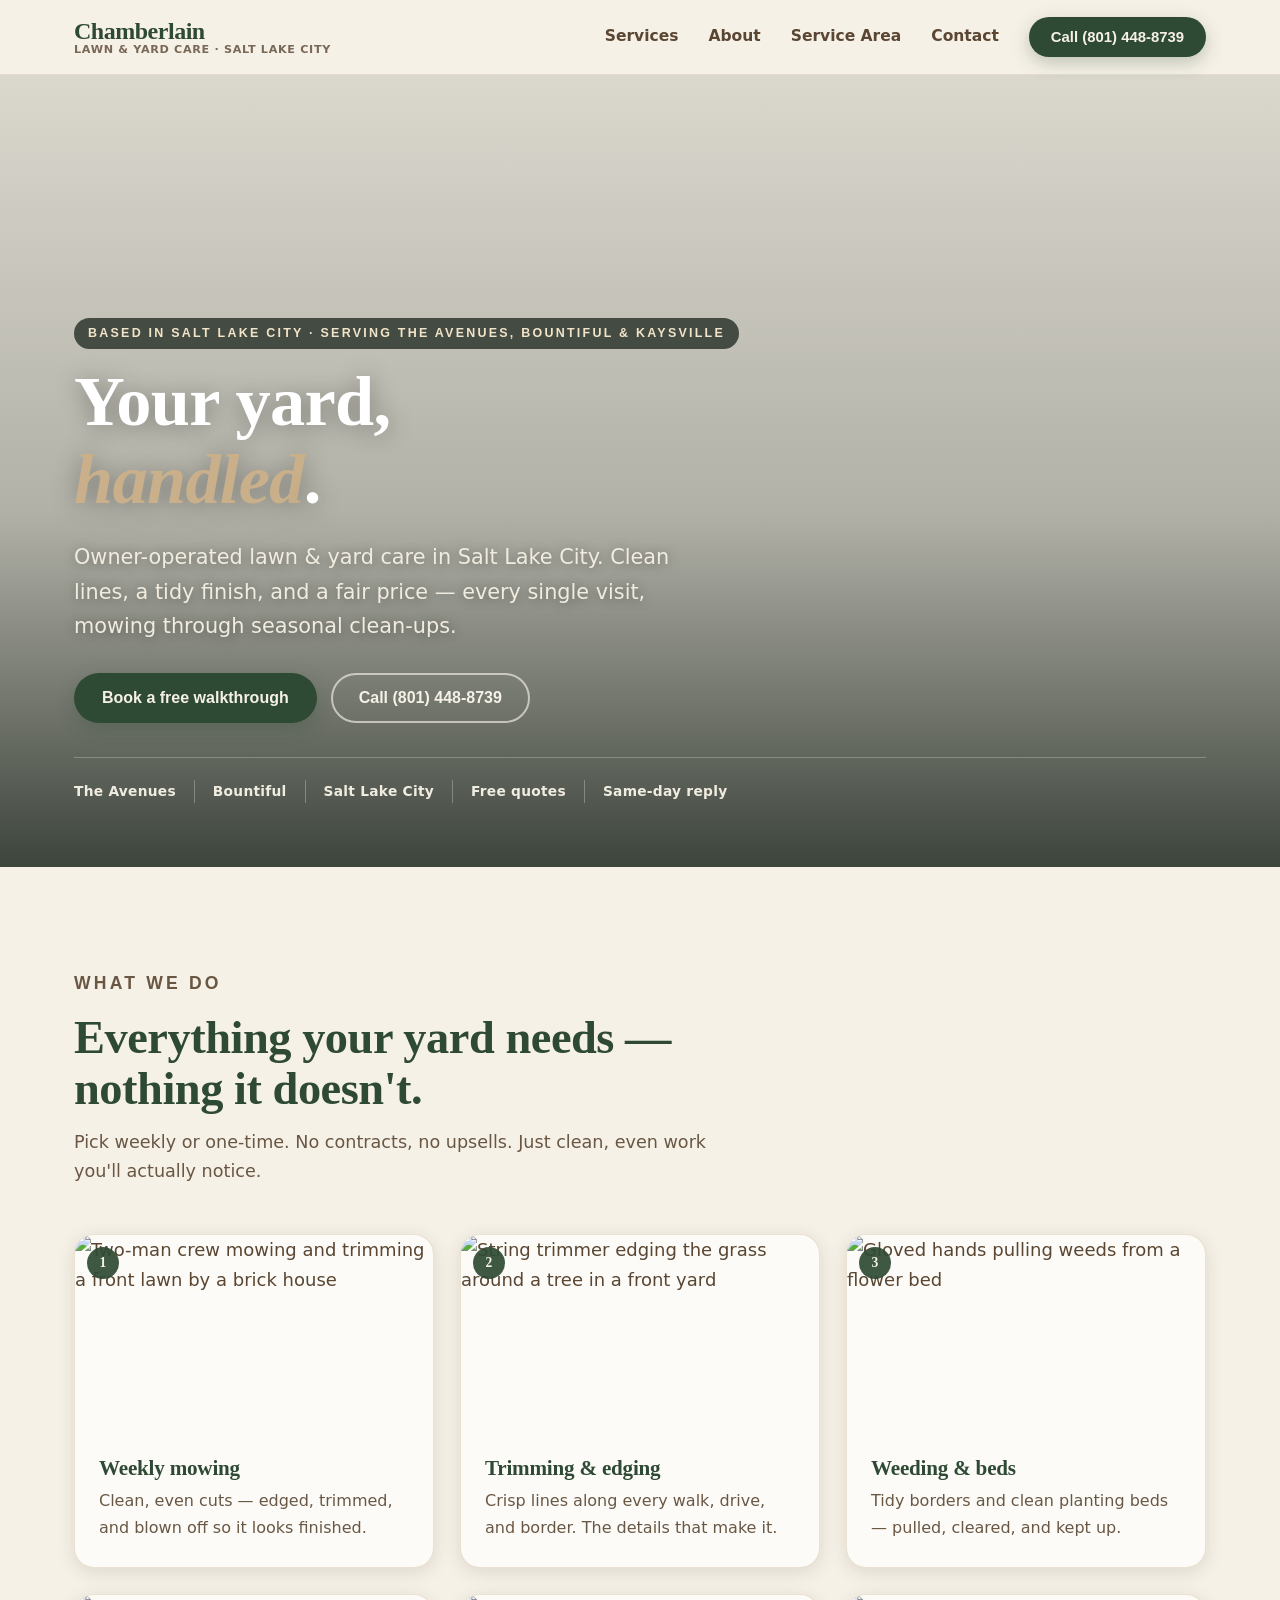
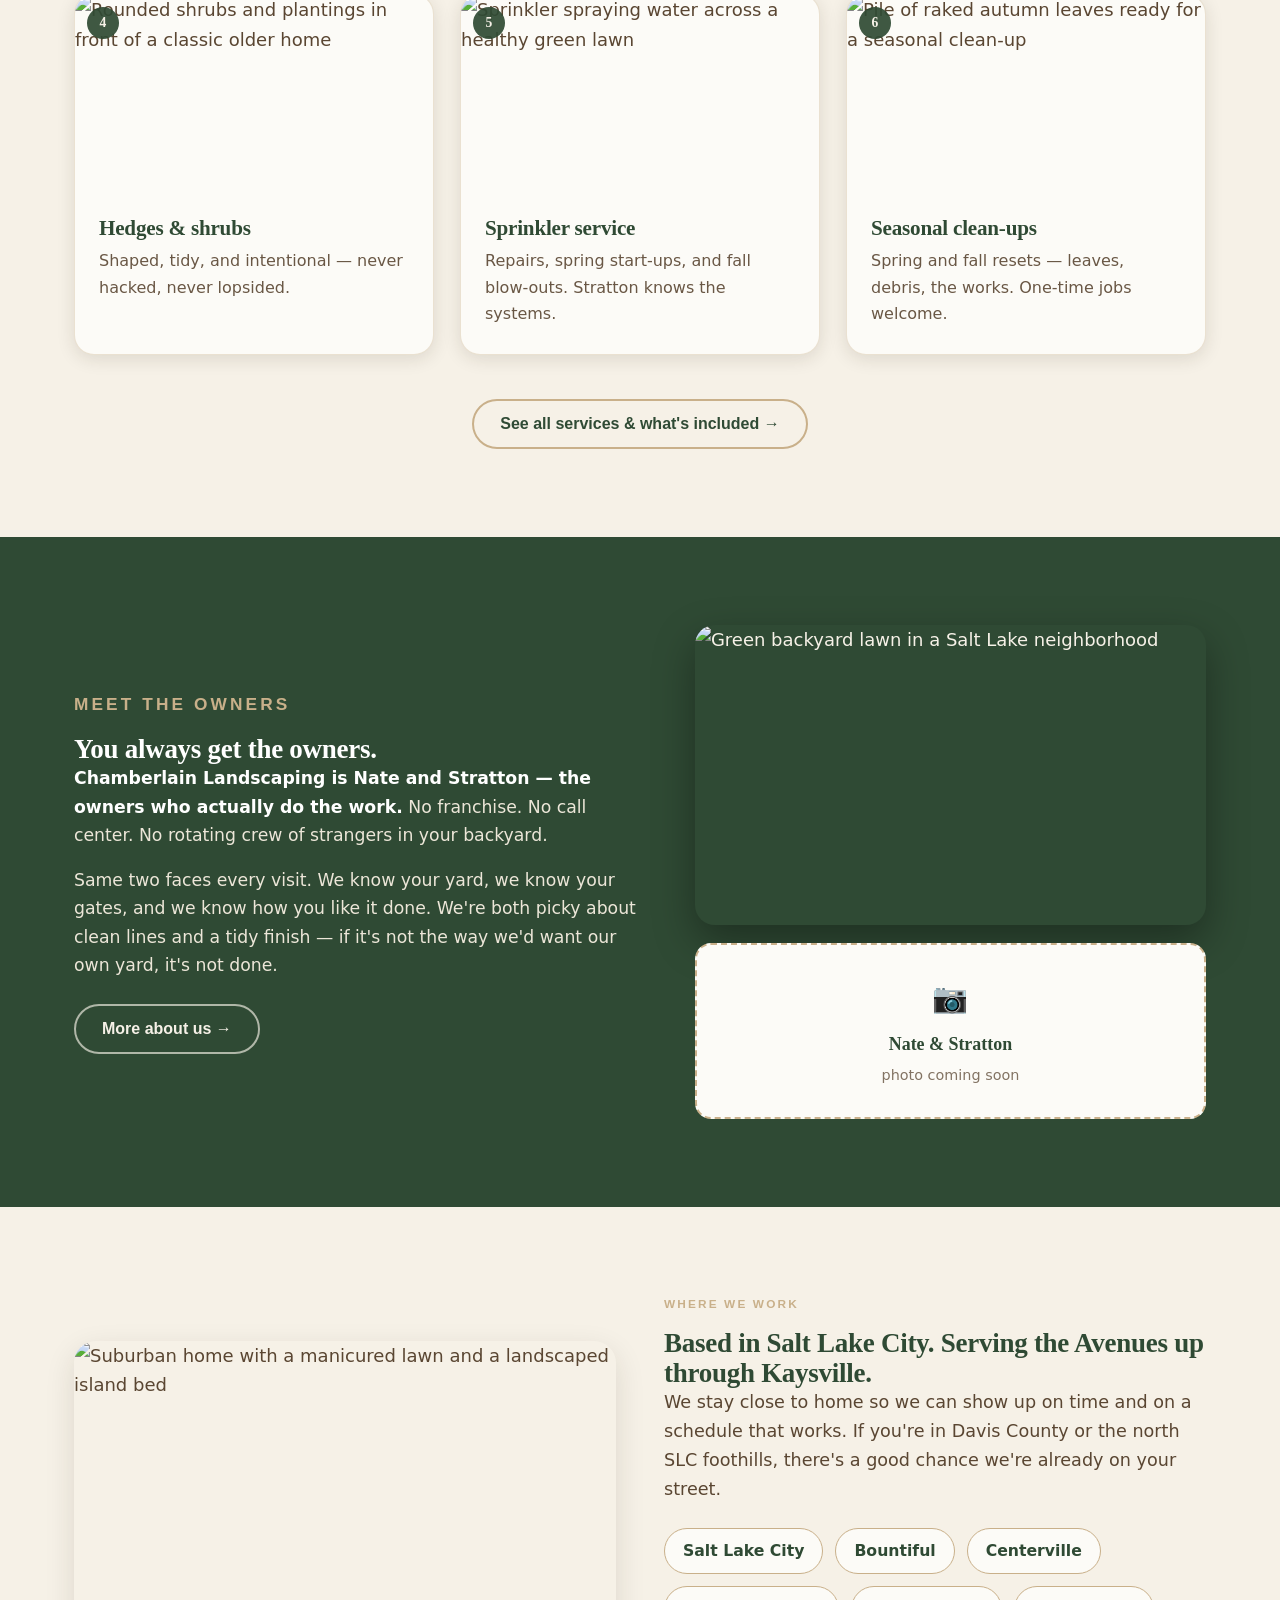
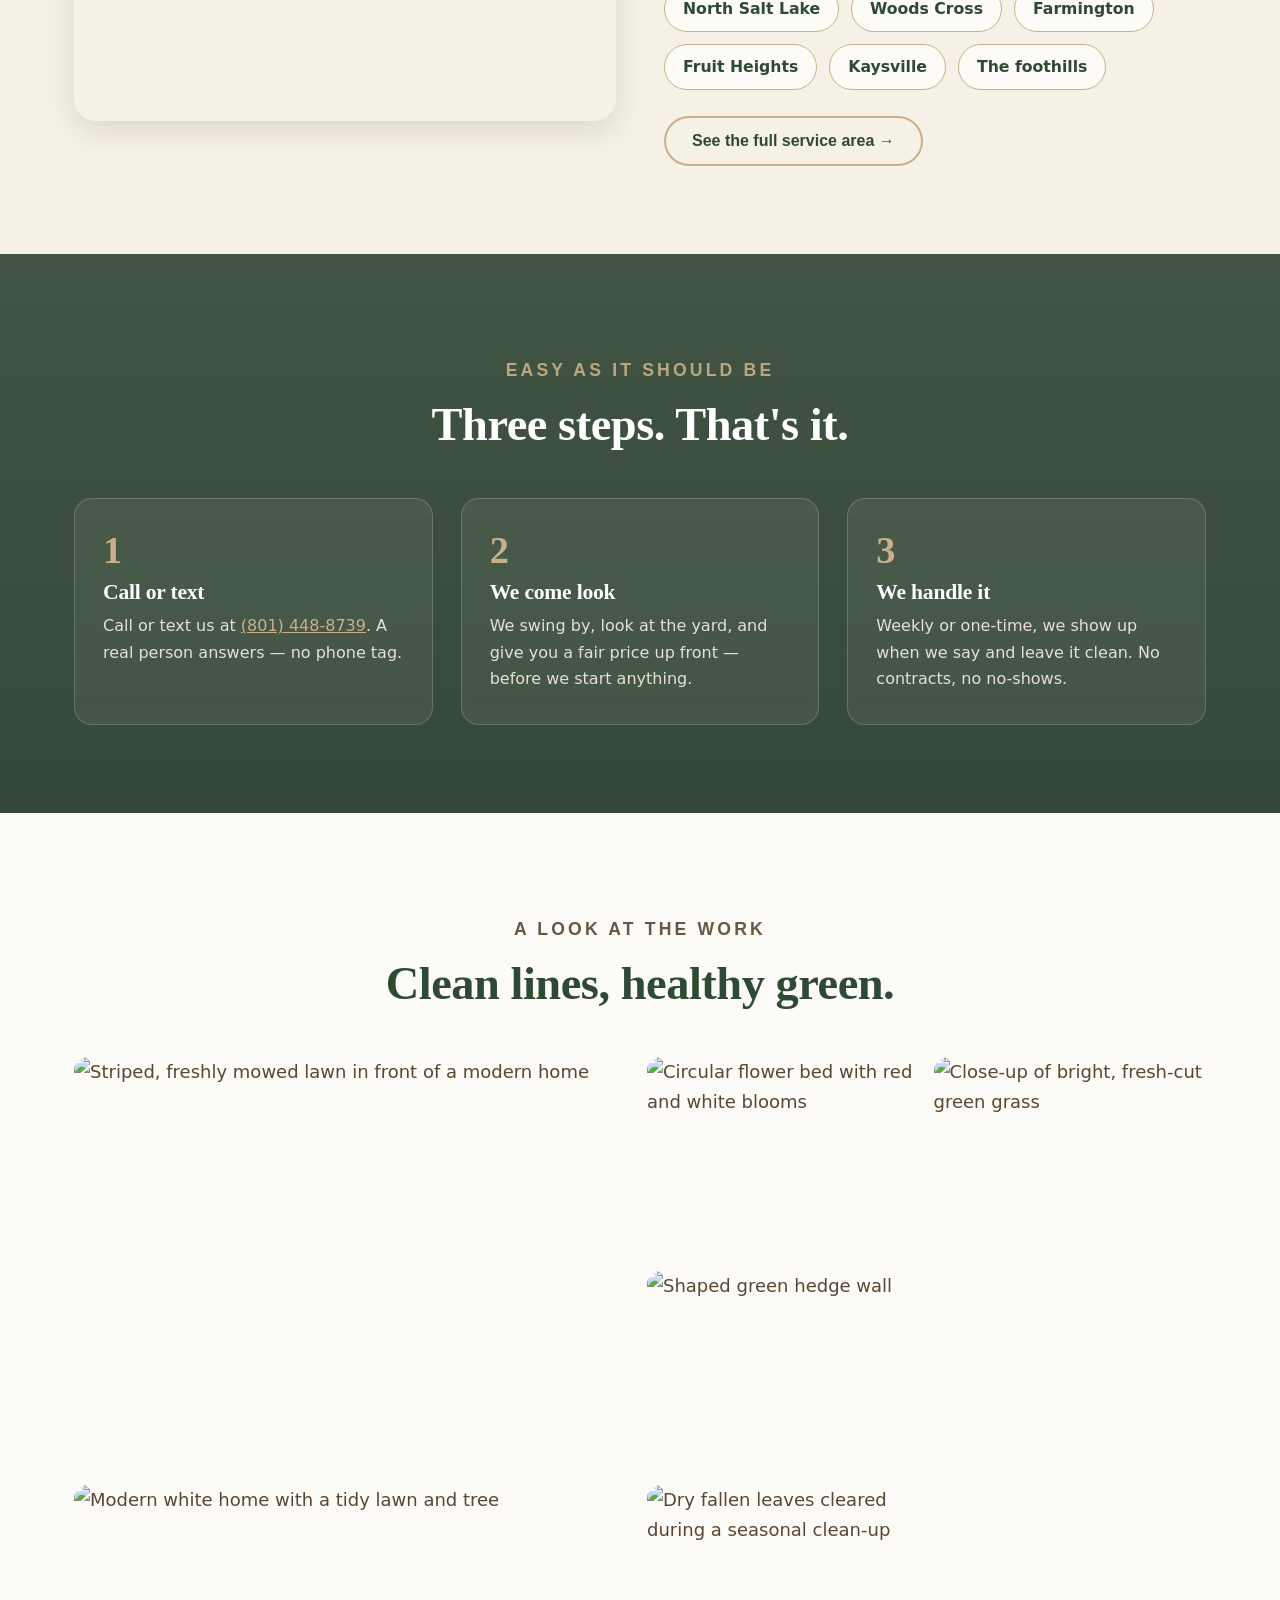
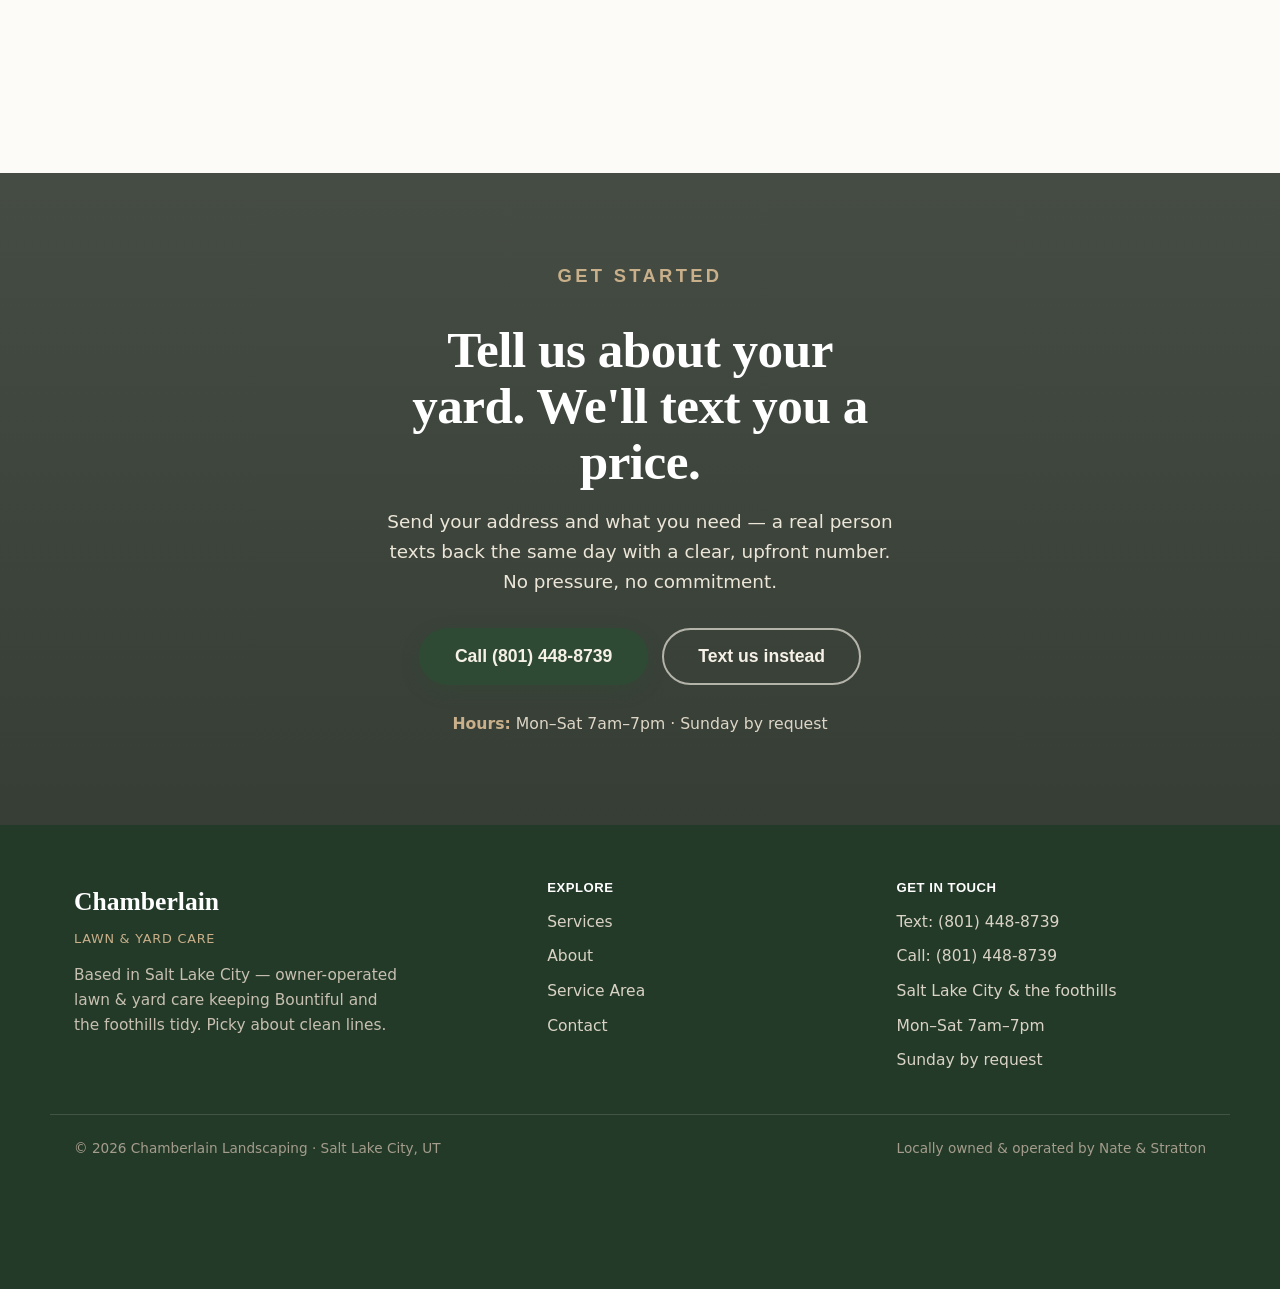
==== commit 49d276f4: "Booking form, real-crew service photos, readable hero tag, remove placeholder reviews, update servic" ====
--- a/index.html
+++ b/index.html
@@ -35,12 +35,12 @@
 <!-- HERO -->
 <section class="hero">
   <div class="hero-inner">
-    <p class="eyebrow">Based in Salt Lake City · Serving the Avenues &amp; Bountiful</p>
+    <p class="eyebrow hero-tag">Based in Salt Lake City · Serving the Avenues, Bountiful &amp; Kaysville</p>
     <h1>Your yard, <em>handled</em>.</h1>
     <p class="subline">Owner-operated lawn &amp; yard care in Salt Lake City. Clean lines, a tidy finish, and a fair price — every single visit, mowing through seasonal clean-ups.</p>
     <div class="hero-ctas">
-      <a class="btn btn-primary" href="tel:+18014488739">Call (801) 448-8739</a>
-      <a class="btn btn-ghost" href="sms:+18014488739">Text us</a>
+      <a class="btn btn-primary" href="contact.html#book">Book a free walkthrough</a>
+      <a class="btn btn-ghost" href="tel:+18014488739">Call (801) 448-8739</a>
     </div>
     <div class="trust-strip">
       <span>The Avenues</span>
@@ -65,7 +65,7 @@
       <article class="svc-card">
         <div class="svc-photo">
           <span class="svc-num">1</span>
-          <img src="https://images.unsplash.com/photo-1558904541-efa843a96f01?auto=format&fit=crop&w=1600&q=80" alt="Lawn mower cutting an even stripe across bright green grass" loading="lazy" />
+          <img src="https://images.unsplash.com/photo-1779636489740-6077a4198be6?auto=format&fit=crop&w=1600&q=80" alt="Two-man crew mowing and trimming a front lawn by a brick house" loading="lazy" />
         </div>
         <div class="svc-body">
           <h3>Weekly mowing</h3>
@@ -76,7 +76,7 @@
       <article class="svc-card">
         <div class="svc-photo">
           <span class="svc-num">2</span>
-          <img src="https://images.unsplash.com/photo-1667140092555-b0ca51dc69d7?auto=format&fit=crop&w=1600&q=80" alt="Crisply clipped hedge top showing sharp, straight lines" loading="lazy" />
+          <img src="https://images.unsplash.com/photo-1779636489744-76eb81c44925?auto=format&fit=crop&w=1600&q=80" alt="String trimmer edging the grass around a tree in a front yard" loading="lazy" />
         </div>
         <div class="svc-body">
           <h3>Trimming &amp; edging</h3>
@@ -87,7 +87,7 @@
       <article class="svc-card">
         <div class="svc-photo">
           <span class="svc-num">3</span>
-          <img src="https://images.unsplash.com/photo-1651409182499-bc477e98e41c?auto=format&fit=crop&w=1600&q=80" alt="Tidy mulch planting bed with spring crocus blooms" loading="lazy" />
+          <img src="https://images.unsplash.com/photo-1710666184386-9f42d0227237?auto=format&fit=crop&w=1600&q=80" alt="Gloved hands pulling weeds from a flower bed" loading="lazy" />
         </div>
         <div class="svc-body">
           <h3>Weeding &amp; beds</h3>
@@ -98,7 +98,7 @@
       <article class="svc-card">
         <div class="svc-photo">
           <span class="svc-num">4</span>
-          <img src="https://images.unsplash.com/photo-1599151893427-e09096e38d6d?auto=format&fit=crop&w=1600&q=80" alt="Neatly trimmed green hedge wall, shaped and even" loading="lazy" />
+          <img src="https://images.unsplash.com/photo-1780323705609-e554e3ae4756?auto=format&fit=crop&w=1600&q=80" alt="Rounded shrubs and plantings in front of a classic older home" loading="lazy" />
         </div>
         <div class="svc-body">
           <h3>Hedges &amp; shrubs</h3>
@@ -164,7 +164,7 @@
     </div>
     <div>
       <p class="eyebrow">Where we work</p>
-      <h2>Based in Salt Lake City. Serving Bountiful &amp; the foothills.</h2>
+      <h2>Based in Salt Lake City. Serving the Avenues up through Kaysville.</h2>
       <p style="font-size:1.1rem;">We stay close to home so we can show up on time and on a schedule that works. If you're in Davis County or the north SLC foothills, there's a good chance we're already on your street.</p>
       <div class="city-list">
         <span class="city-chip">Salt Lake City</span>
@@ -173,6 +173,8 @@
         <span class="city-chip">North Salt Lake</span>
         <span class="city-chip">Woods Cross</span>
         <span class="city-chip">Farmington</span>
+        <span class="city-chip">Fruit Heights</span>
+        <span class="city-chip">Kaysville</span>
         <span class="city-chip">The foothills</span>
       </div>
       <div style="margin-top:26px;"><a class="btn btn-ghost-dark" href="service-area.html">See the full service area →</a></div>
@@ -222,56 +224,6 @@
       <figure class="wide"><img src="https://images.pexels.com/photos/1974596/pexels-photo-1974596.jpeg?auto=compress&cs=tinysrgb&w=1600" alt="Modern white home with a tidy lawn and tree" loading="lazy" /></figure>
       <figure><img src="https://images.unsplash.com/photo-1601690586711-6160688c4c2e?auto=format&fit=crop&w=1600&q=80" alt="Dry fallen leaves cleared during a seasonal clean-up" loading="lazy" /></figure>
     </div>
-  </div>
-</section>
-
-<!-- REVIEWS  (PLACEHOLDER — swap for real Google reviews before/after launch) -->
-<section class="bg-cream pad">
-  <div class="wrap">
-    <div class="section-head center">
-      <p class="eyebrow">What neighbors say</p>
-      <h2>Trusted up and down the street.</h2>
-    </div>
-    <div class="review-grid">
-
-      <figure class="review">
-        <div class="stars" aria-label="5 out of 5 stars">★★★★★</div>
-        <blockquote>"They show up exactly when they say and the yard always looks dialed. Crisp edges every single week — I don't even think about it anymore."</blockquote>
-        <figcaption><span class="r-name">Megan R.</span><span class="r-loc">Bountiful</span></figcaption>
-      </figure>
-
-      <figure class="review">
-        <div class="stars" aria-label="5 out of 5 stars">★★★★★</div>
-        <blockquote>"Finally a lawn crew that actually answers. Quick quote over text, fair price, and zero surprises on the bill. Easy."</blockquote>
-        <figcaption><span class="r-name">Dave K.</span><span class="r-loc">Centerville</span></figcaption>
-      </figure>
-
-      <figure class="review">
-        <div class="stars" aria-label="5 out of 5 stars">★★★★★</div>
-        <blockquote>"Stratton found two broken sprinkler heads I didn't even know about. Fixed same visit and my grass has never looked greener."</blockquote>
-        <figcaption><span class="r-name">Allison T.</span><span class="r-loc">North Salt Lake</span></figcaption>
-      </figure>
-
-      <figure class="review">
-        <div class="stars" aria-label="5 out of 5 stars">★★★★★</div>
-        <blockquote>"Did a full fall clean-up before we listed the house. It looked incredible in the photos — we were under contract in a week."</blockquote>
-        <figcaption><span class="r-name">Brian M.</span><span class="r-loc">Farmington</span></figcaption>
-      </figure>
-
-      <figure class="review">
-        <div class="stars" aria-label="5 out of 5 stars">★★★★★</div>
-        <blockquote>"Same two faces every time, and they actually care how it looks. My beds have never been this tidy. Couldn't recommend them more."</blockquote>
-        <figcaption><span class="r-name">Priya S.</span><span class="r-loc">Bountiful foothills</span></figcaption>
-      </figure>
-
-      <figure class="review">
-        <div class="stars" aria-label="5 out of 5 stars">★★★★★</div>
-        <blockquote>"Switched over from a big franchise and wish I'd done it sooner. Cheaper, friendlier, and honestly the work is just better."</blockquote>
-        <figcaption><span class="r-name">Tom W.</span><span class="r-loc">Woods Cross</span></figcaption>
-      </figure>
-
-    </div>
-    <p class="review-foot">Real, local, and happy to give you a name to call. <strong>Ask us for references anytime.</strong></p>
   </div>
 </section>
 
@@ -323,8 +275,8 @@
 
 <!-- MOBILE STICKY BAR -->
 <div class="mobile-bar">
-  <a class="btn btn-primary" href="tel:+18014488739">Call us</a>
-  <a class="btn btn-ghost-dark" href="sms:+18014488739">Text us</a>
+  <a class="btn btn-primary" href="contact.html#book">Book</a>
+  <a class="btn btn-ghost-dark" href="tel:+18014488739">Call</a>
 </div>
 
 <script>
--- a/style.css
+++ b/style.css
@@ -337,3 +337,44 @@
   .gal-grid .wide{grid-column:span 1;}
   .gal-grid .tall{grid-row:span 1;}
 }
+
+/* ---------- HERO TAG (readable over photo) ---------- */
+.hero-tag{
+  display:inline-block;
+  background:rgba(20,30,22,0.72);
+  color:#f1e4c8 !important;
+  padding:7px 14px;border-radius:999px;
+  backdrop-filter:blur(4px);-webkit-backdrop-filter:blur(4px);
+  font-size:0.78rem;line-height:1.4;
+}
+.hero{background-position:center 55%;}
+
+/* ---------- BOOKING FORM ---------- */
+.book{scroll-margin-top:90px;}
+.book-card{background:#fff;border:1px solid rgba(90,70,50,0.14);border-radius:16px;padding:32px;max-width:760px;margin:0 auto;box-shadow:0 14px 40px rgba(42,32,20,0.08);}
+.book-card h2{margin-bottom:8px;}
+.book-card .lead{color:#5b5346;margin-bottom:24px;}
+.book-grid{display:grid;grid-template-columns:1fr 1fr;gap:16px;}
+.book-grid .full{grid-column:1/-1;}
+.book-grid label{display:grid;gap:6px;font-weight:600;font-size:0.95rem;color:var(--evergreen);min-width:0;}
+.book-grid label small{font-weight:400;color:#7a705f;}
+.book-grid input,.book-grid select,.book-grid textarea{
+  width:100%;box-sizing:border-box;font:inherit;font-size:16px;
+  padding:12px 14px;border:1px solid rgba(90,70,50,0.25);border-radius:10px;background:var(--cream);color:#2a2014;
+}
+.book-grid textarea{min-height:110px;resize:vertical;}
+.book-grid input:focus,.book-grid select:focus,.book-grid textarea:focus{outline:2px solid var(--evergreen);outline-offset:1px;border-color:transparent;}
+.book-actions{display:flex;flex-wrap:wrap;align-items:center;gap:14px 20px;margin-top:22px;}
+.book-actions .btn{border:none;cursor:pointer;font-size:1rem;}
+.book-actions .alt{color:#5b5346;}
+.book-actions .alt a{color:var(--evergreen);font-weight:700;text-decoration:underline;}
+.book-status{margin-top:16px;padding:14px 16px;border-radius:10px;font-weight:600;}
+.book-status.ok{background:rgba(47,74,52,0.1);color:var(--evergreen);}
+.book-status.err{background:rgba(160,60,30,0.1);color:#8a3418;}
+.hp{position:absolute;left:-9999px;}
+@media(max-width:640px){
+  .book-card{padding:22px 18px;border-radius:12px;}
+  .book-grid{grid-template-columns:1fr;}
+  .book-actions .btn{width:100%;justify-content:center;}
+  .hero-tag{font-size:0.7rem;letter-spacing:0.12em;}
+}
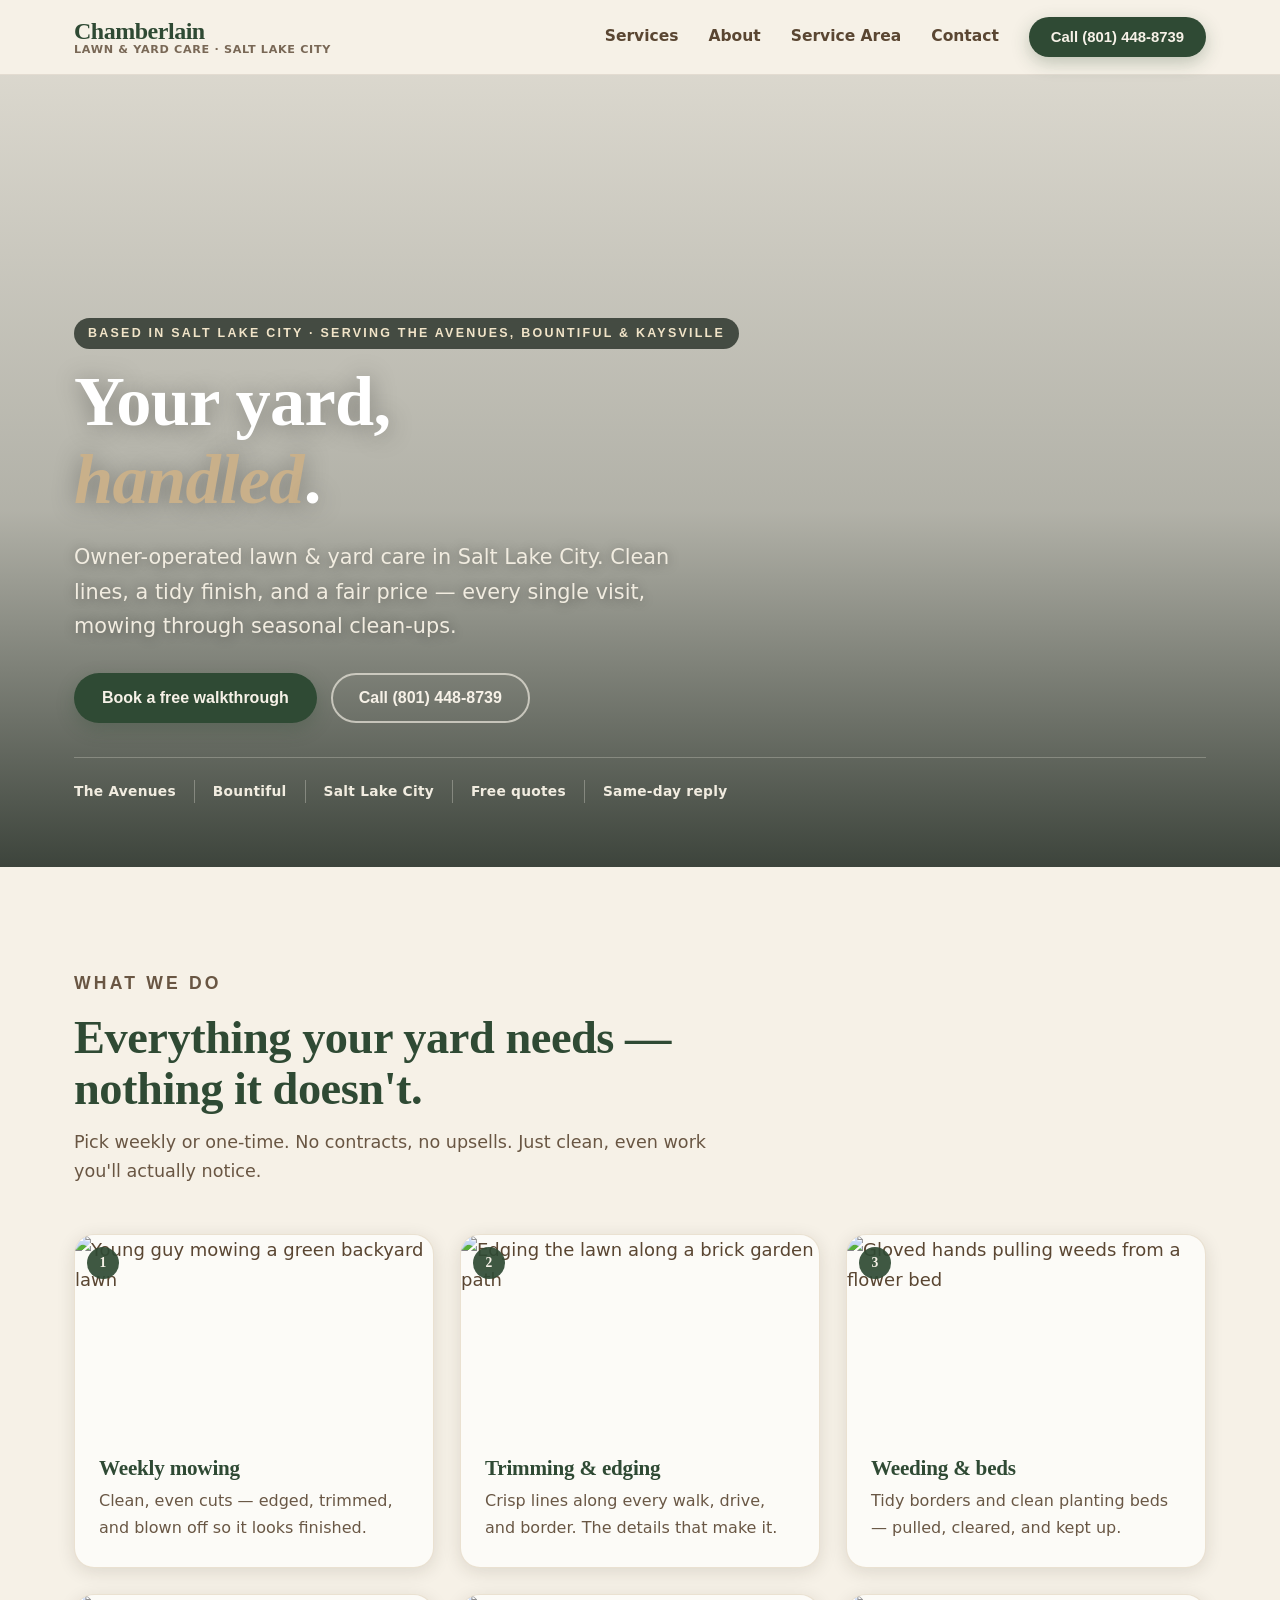
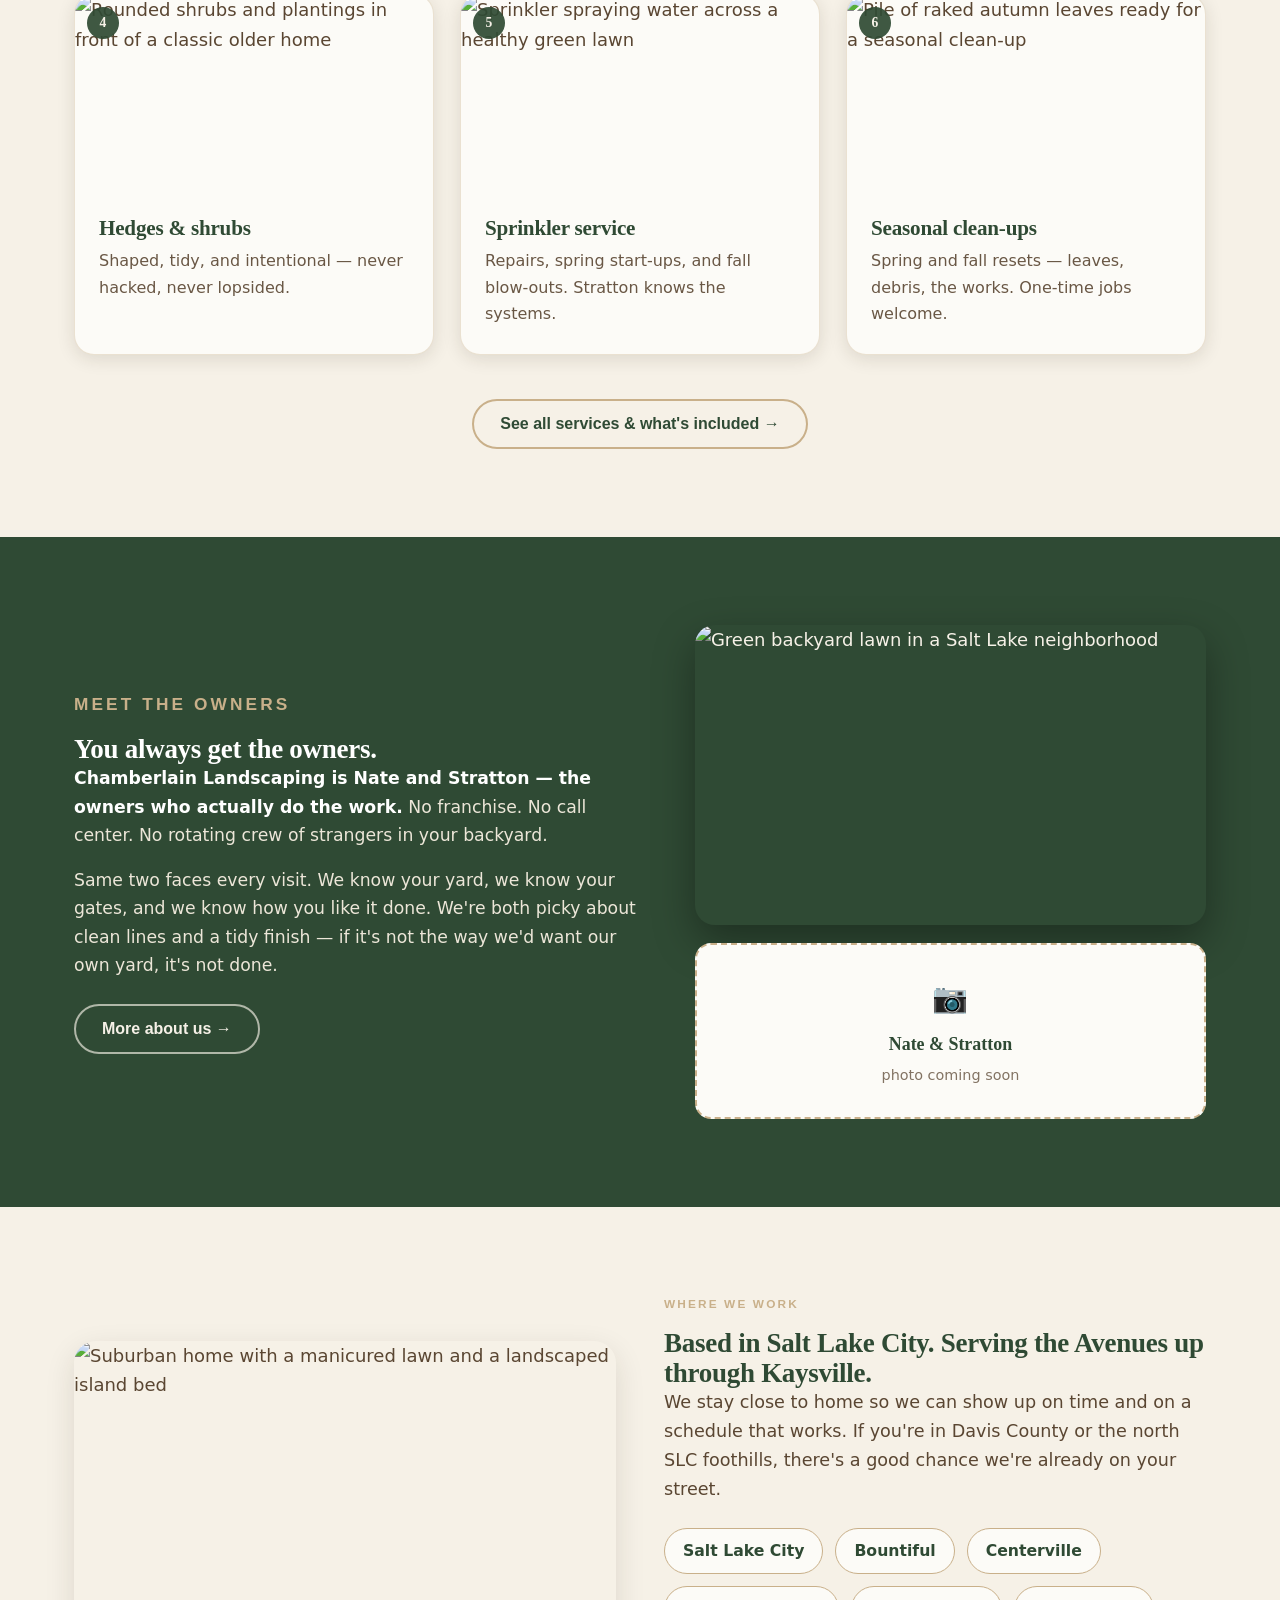
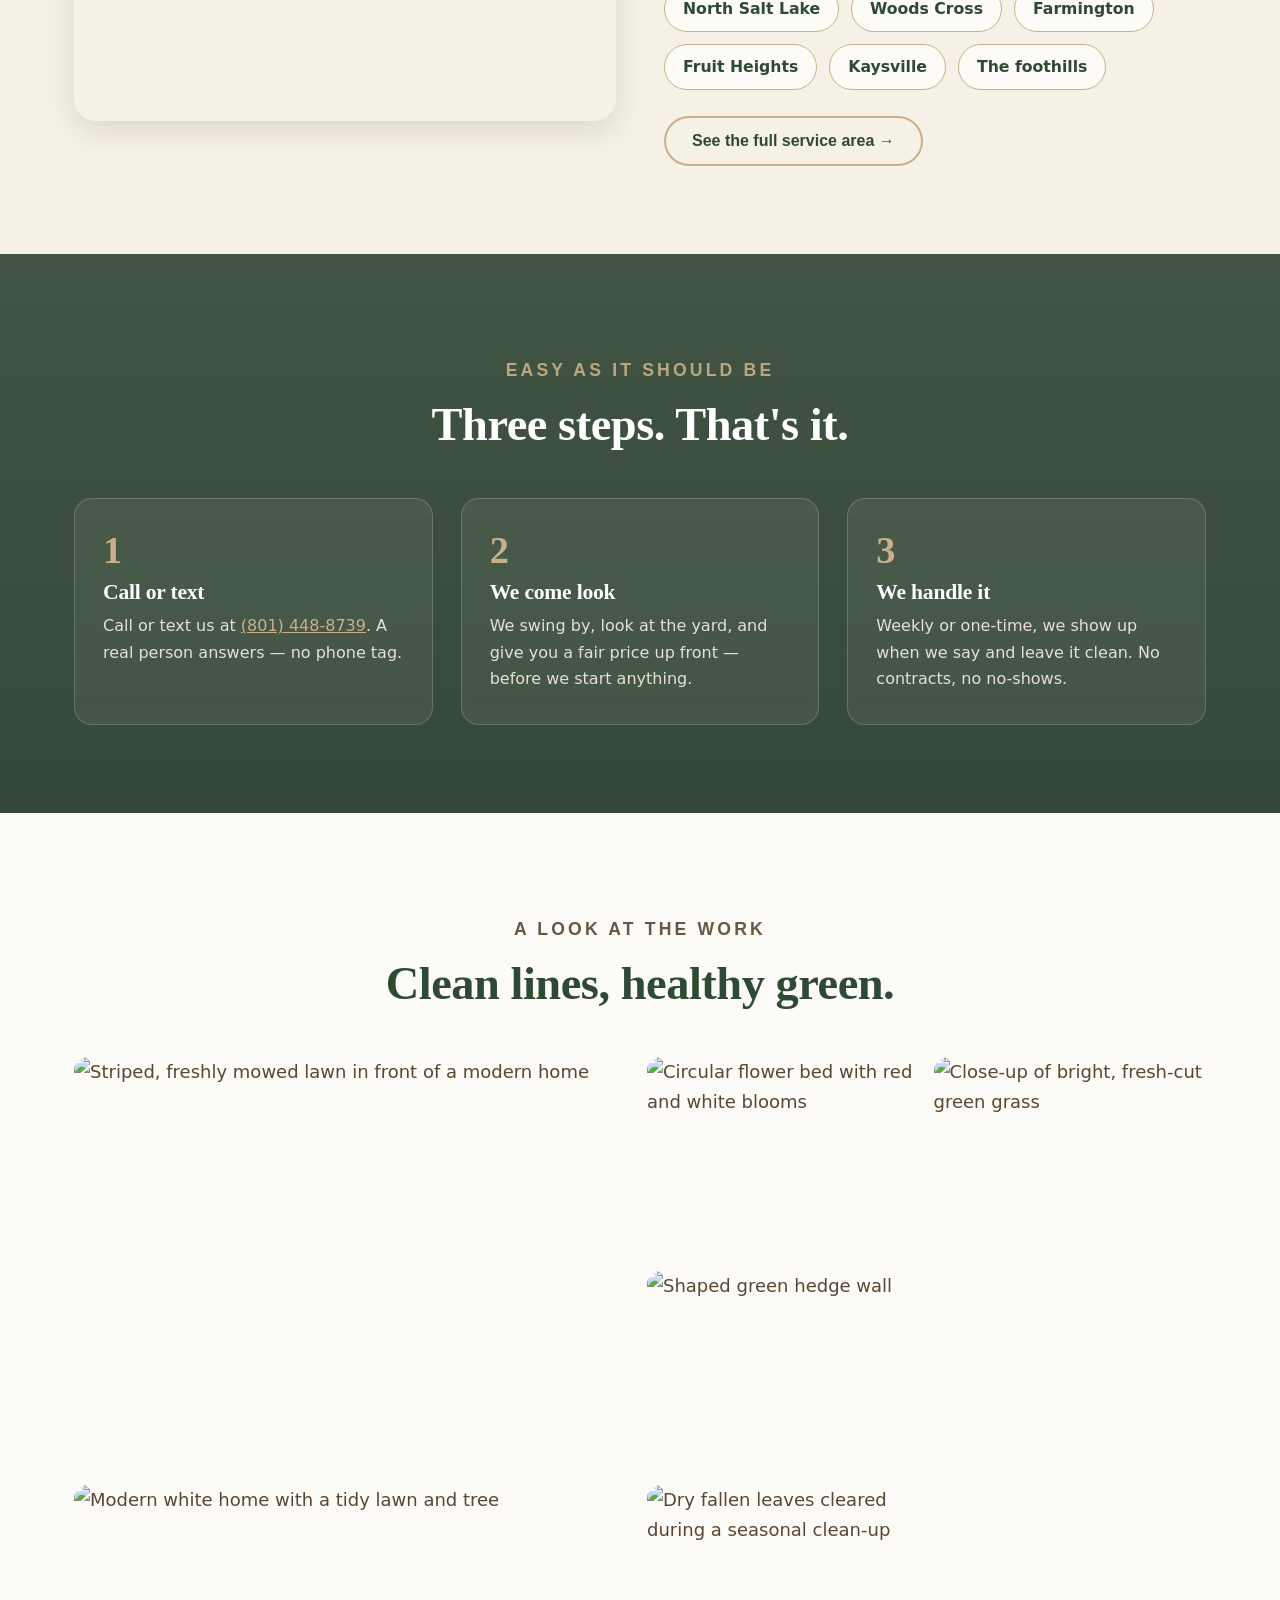
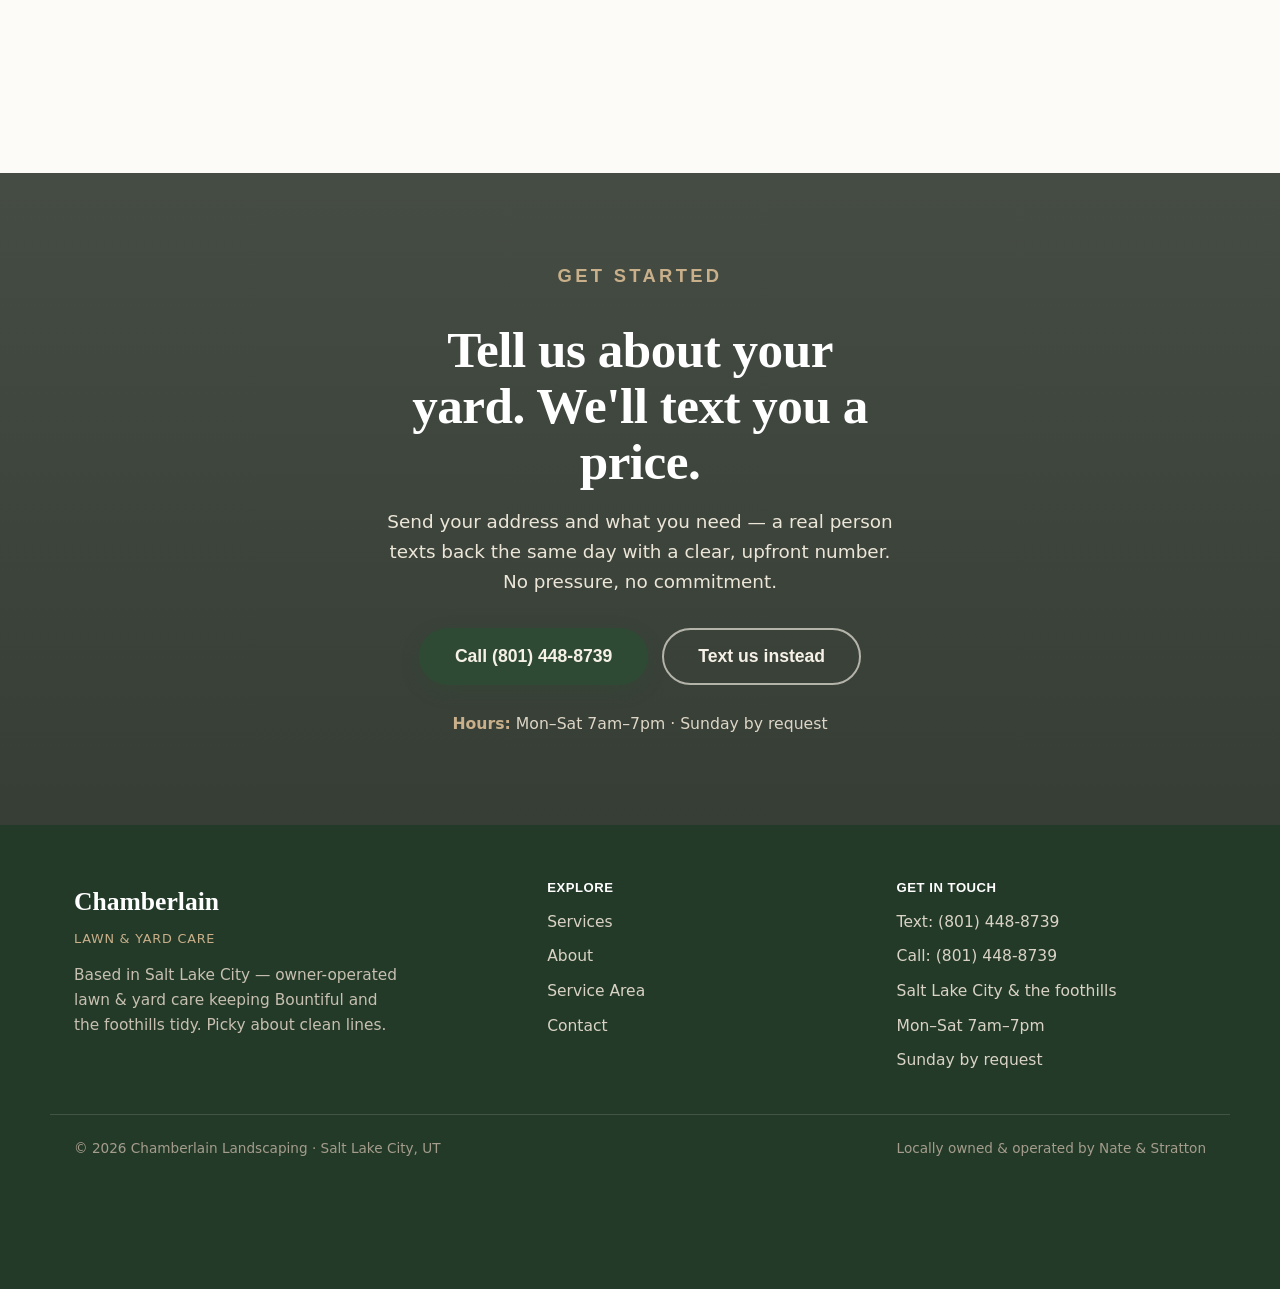
==== commit 10661170: "Swap mowing and edging photos Co-Authored-By: Claude Opus 5.5 <noreply@anthropic.com>" ====
--- a/index.html
+++ b/index.html
@@ -65,7 +65,7 @@
       <article class="svc-card">
         <div class="svc-photo">
           <span class="svc-num">1</span>
-          <img src="https://images.unsplash.com/photo-1779636489740-6077a4198be6?auto=format&fit=crop&w=1600&q=80" alt="Two-man crew mowing and trimming a front lawn by a brick house" loading="lazy" />
+          <img src="https://images.unsplash.com/photo-1731082686849-d2e0a4d2c70c?auto=format&fit=crop&w=1600&q=80" alt="Young guy mowing a green backyard lawn" loading="lazy" />
         </div>
         <div class="svc-body">
           <h3>Weekly mowing</h3>
@@ -76,7 +76,7 @@
       <article class="svc-card">
         <div class="svc-photo">
           <span class="svc-num">2</span>
-          <img src="https://images.unsplash.com/photo-1779636489744-76eb81c44925?auto=format&fit=crop&w=1600&q=80" alt="String trimmer edging the grass around a tree in a front yard" loading="lazy" />
+          <img src="https://images.unsplash.com/photo-1605117882932-f9e32b03fea9?auto=format&fit=crop&w=1600&q=80" alt="Edging the lawn along a brick garden path" loading="lazy" />
         </div>
         <div class="svc-body">
           <h3>Trimming &amp; edging</h3>
